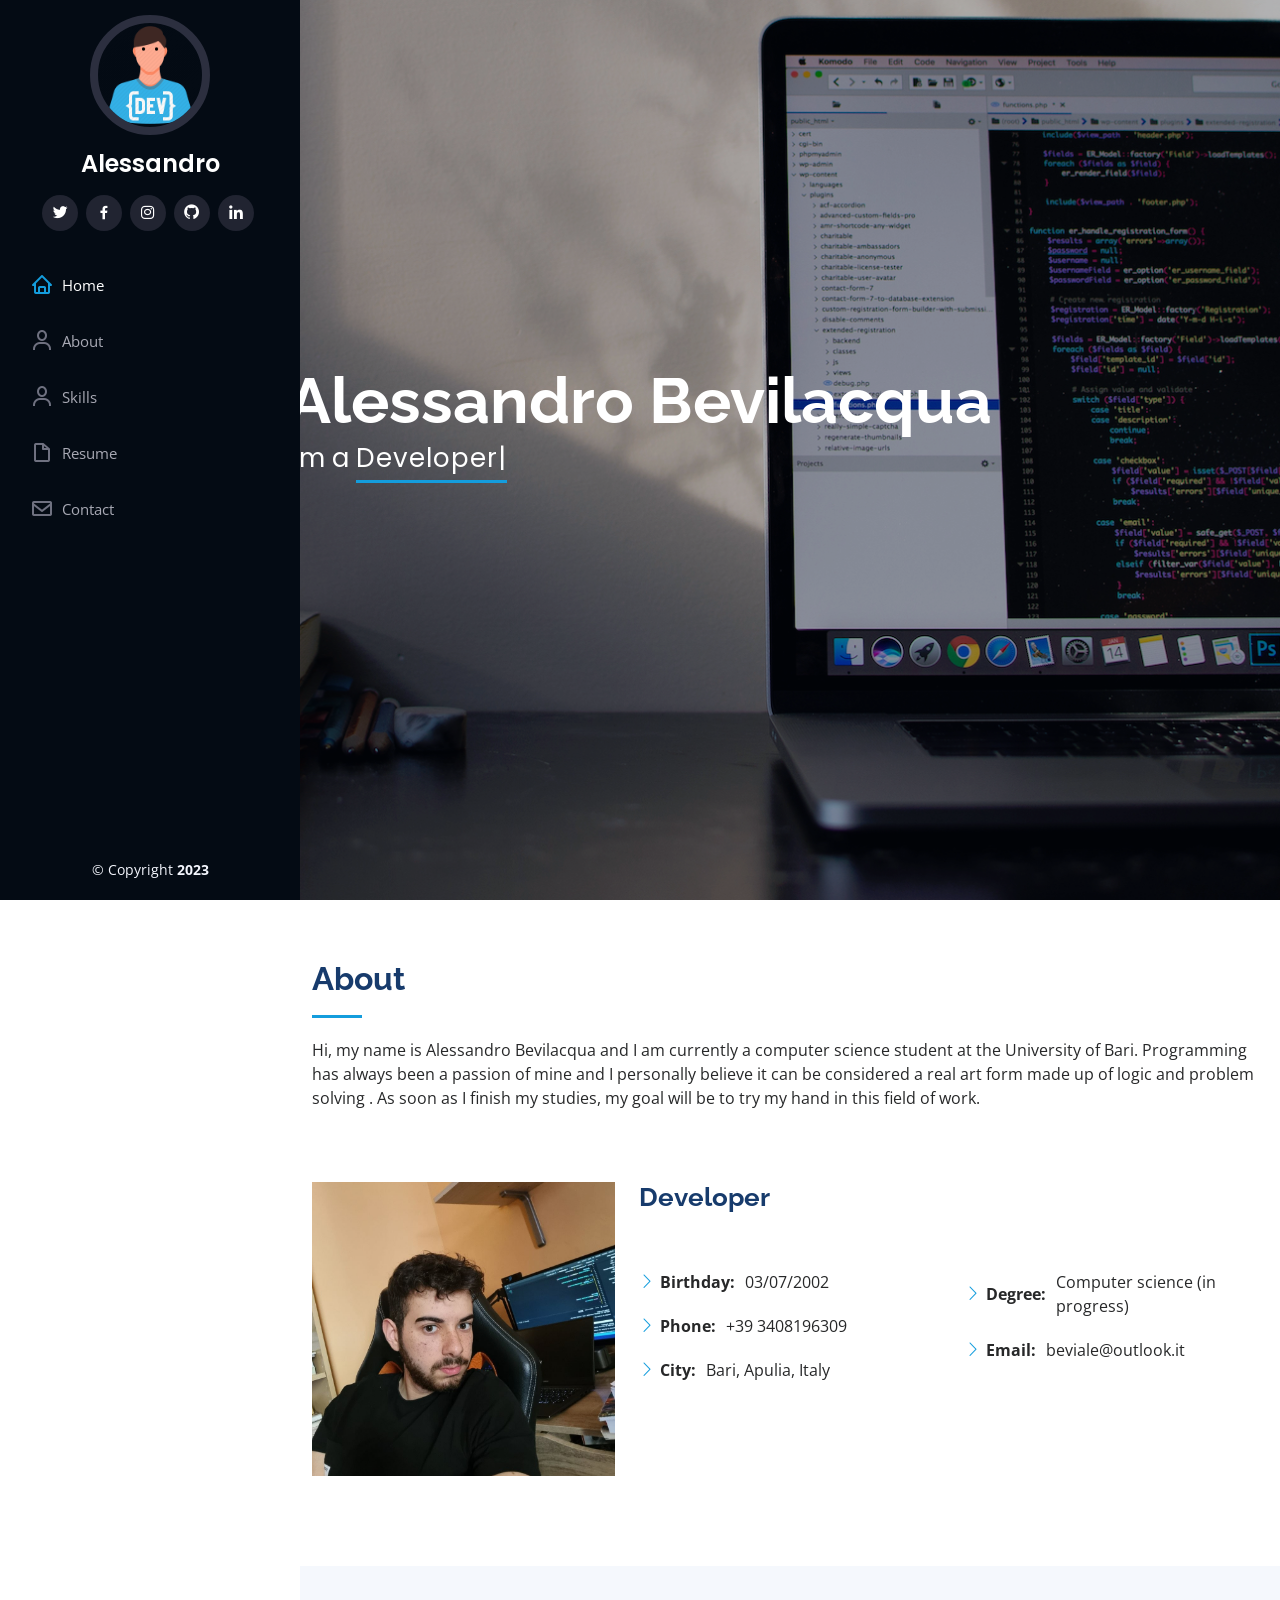
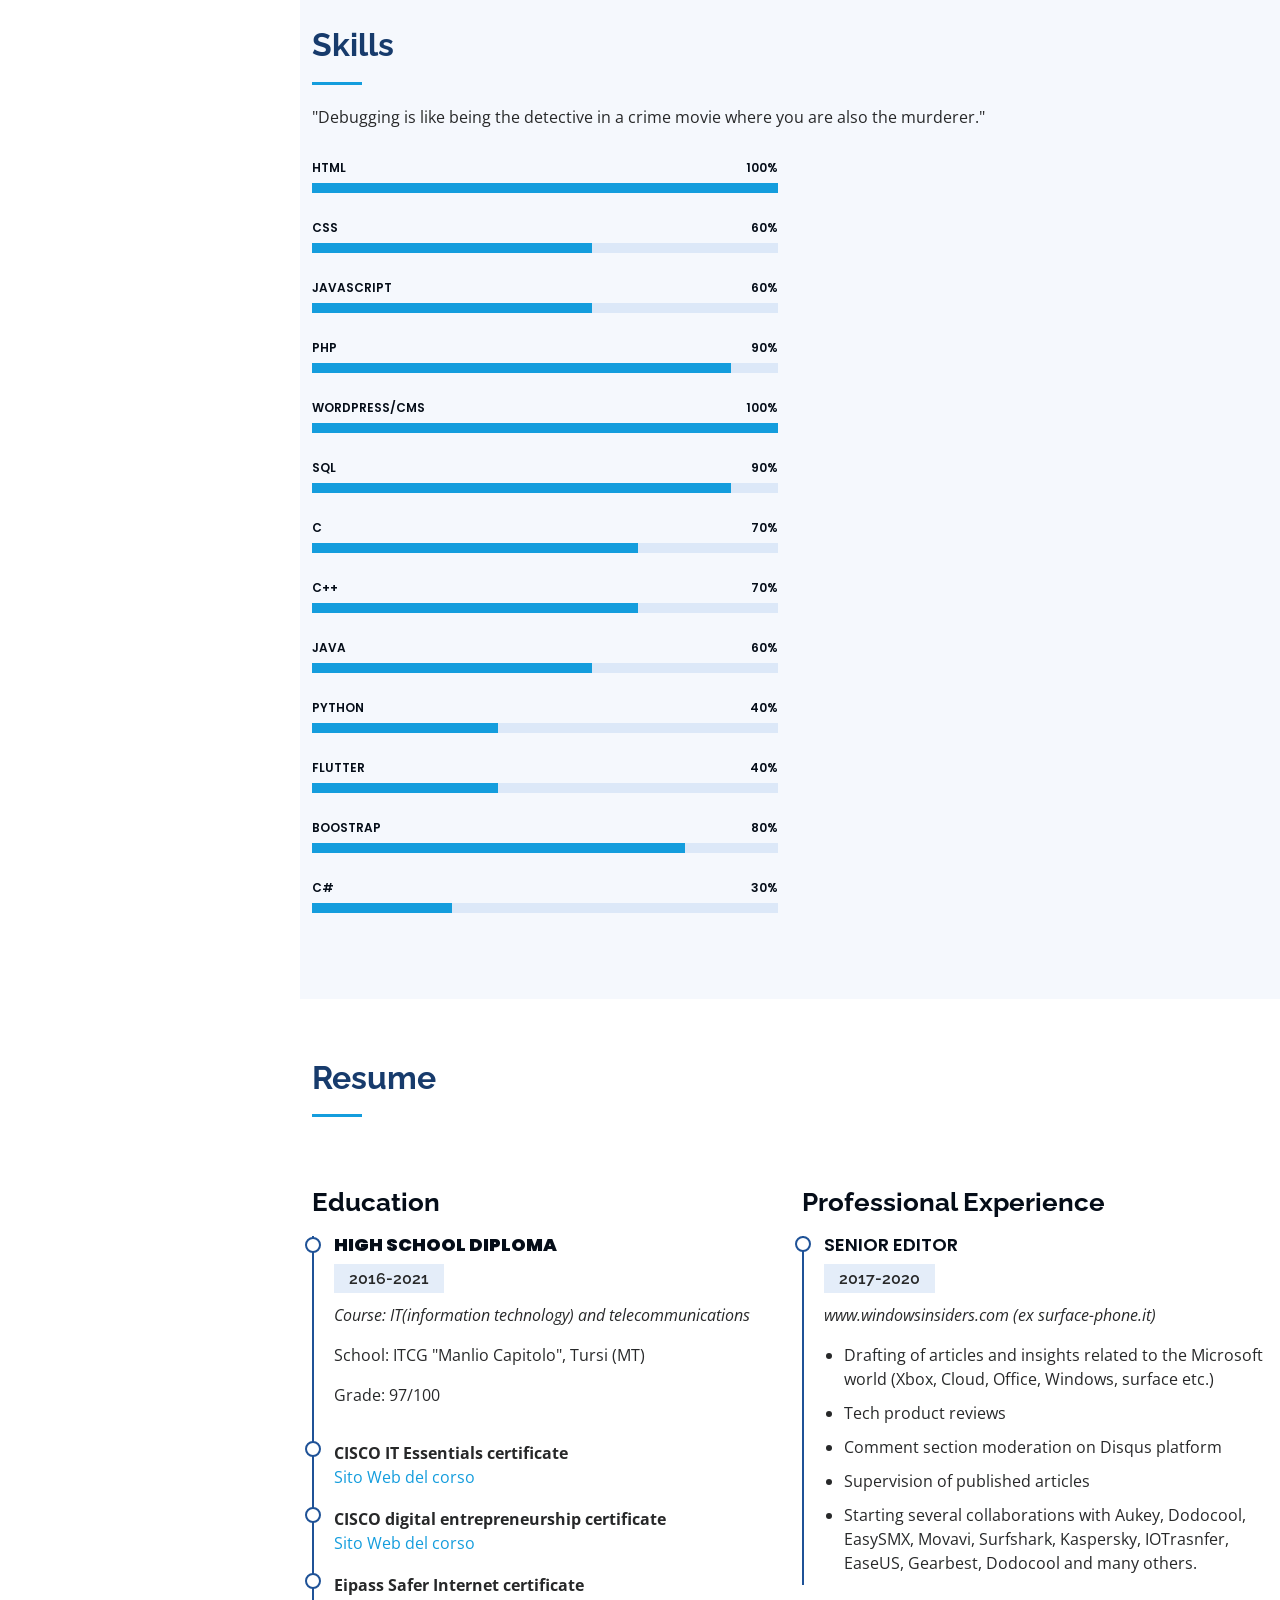
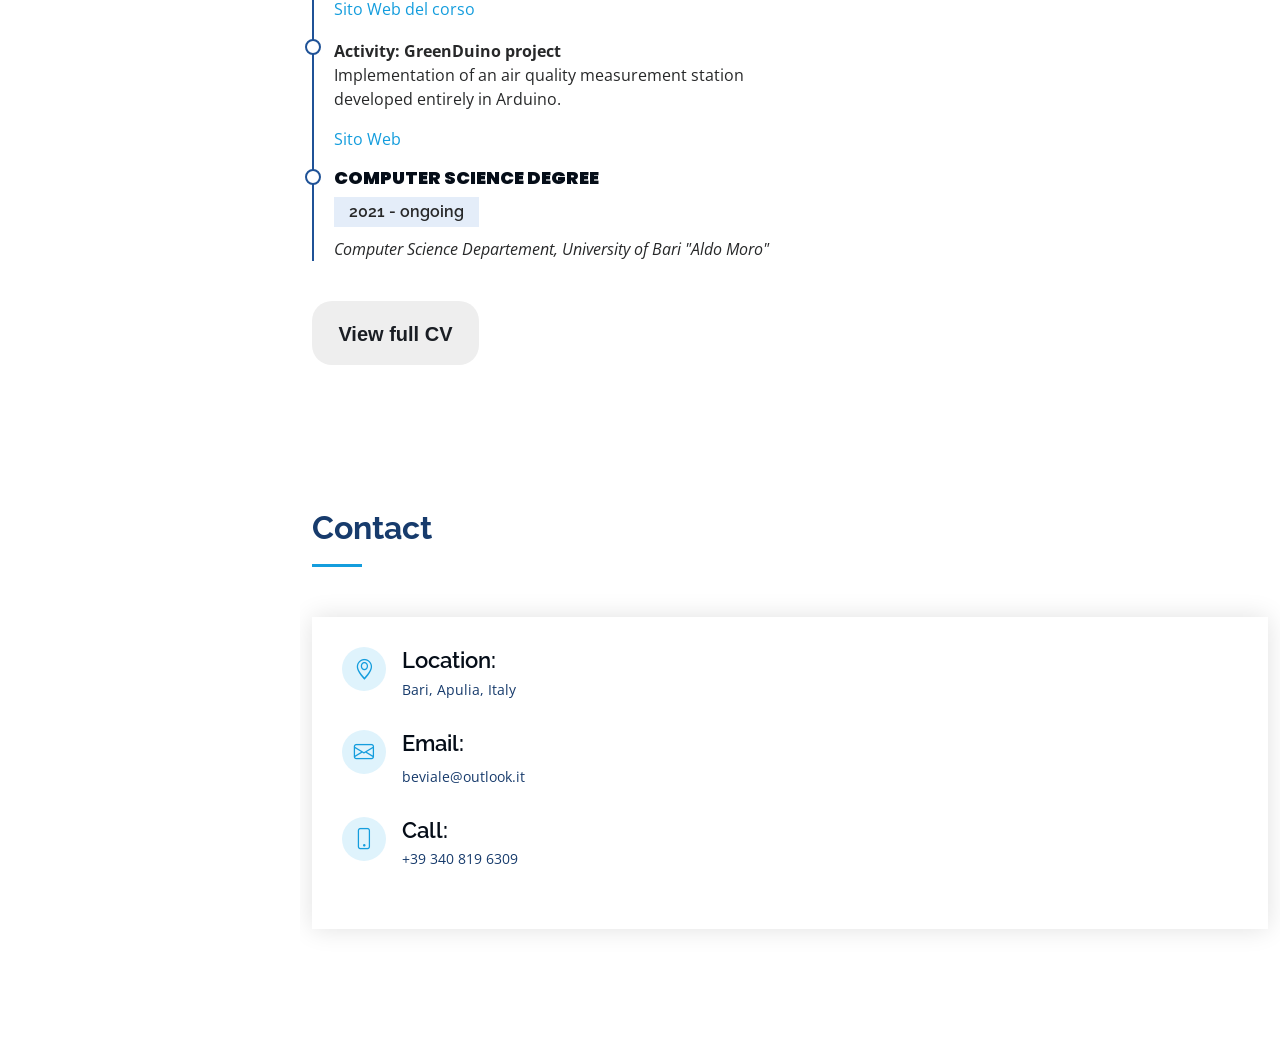
==== index.html @ 33745709 "Update index.html" ====
<!DOCTYPE html>
<html lang="en">

<head>
  <meta charset="utf-8">
  <meta content="width=device-width, initial-scale=1.0" name="viewport">

  <title>Alessandro Bevilacqua</title>
  <meta content="" name="description">
  <meta content="" name="keywords">

  <!-- Favicons -->
  <link href="assets/img/profile__img.png" rel= "icon">
  <link href="assets/img/profile__img.png" rel="apple-touch-icon">

  <!-- Google Fonts -->
  <link href="https://fonts.googleapis.com/css?family=Open+Sans:300,300i,400,400i,600,600i,700,700i|Raleway:300,300i,400,400i,500,500i,600,600i,700,700i|Poppins:300,300i,400,400i,500,500i,600,600i,700,700i" rel="stylesheet">

  <!-- Vendor CSS Files -->
  <link href="assets/vendor/aos/aos.css" rel="stylesheet">
  <link href="assets/vendor/bootstrap/css/bootstrap.min.css" rel="stylesheet">
  <link href="assets/vendor/bootstrap-icons/bootstrap-icons.css" rel="stylesheet">
  <link href="assets/vendor/boxicons/css/boxicons.min.css" rel="stylesheet">
  <link href="assets/vendor/glightbox/css/glightbox.min.css" rel="stylesheet">
  <link href="assets/vendor/swiper/swiper-bundle.min.css" rel="stylesheet">

  <!-- Template Main CSS File -->
  <link href="assets/css/style.css" rel="stylesheet">

  
</head>

<body onload="loadfun()">

  <div id="loading"></div>
  <style>
    #loading{
      position: fixed;
      width: 100%;
      height:100vh;
      background: #fff
      url('https://media.giphy.com/media/c8aGETyW640Fi/giphy.gif')
      no-repeat center;
      z-index: 99999;
    }
    
    
  </style>
  <script>
    var load=document.getElementById("loading");
    function loadfun()
    {
      load.style.display='none';
    }
  </script>

  <!-- ======= Mobile nav toggle button ======= -->
  <i class="bi bi-list mobile-nav-toggle d-xl-none"></i>

  <!-- ======= Header ======= -->
  <header id="header">
    <div class="d-flex flex-column">

      <div class="profile">
        <img src="assets/img/profile__img.png" alt="" class="img-fluid rounded-circle">
        <h1 class="text-light"><a href="index.html">Alessandro</a></h1>
        <div class="social-links mt-3 text-center">
          <a href="https://twitter.com/beviale3" class="twitter"><i class="bx bxl-twitter"></i></a>
          <a href="https://www.facebook.com/alessandro.bevilacqua.391" class="facebook"><i class="bx bxl-facebook"></i></a>
          <a href="https://www.instagram.com/ale_bevilacqua02/" class="instagram"><i class="bx bxl-instagram"></i></a>
          <a href="https://github.com/Beviale" class="github"><i class="bx bxl-github"></i></a>
          <a href="https://www.linkedin.com/in/alessandro-bevilacqua-972326212/" class="linkedin"><i class="bx bxl-linkedin"></i></a>
        </div>
      </div>

      <nav id="navbar" class="nav-menu navbar">
        <ul>
          <li><a href="#hero" class="nav-link scrollto active"><i class="bx bx-home"></i> <span>Home</span></a></li>
          <li><a href="#about" class="nav-link scrollto"><i class="bx bx-user"></i> <span>About</span></a></li>
          <li><a href="#skills" class="nav-link scrollto active"><i class="bx bx-user"></i> <span>Skills</span></a></li>
          <li><a href="#resume" class="nav-link scrollto active"><i class="bx bx-file-blank"></i> <span>Resume</span></a></li>
          <li><a href="#contact" class="nav-link scrollto active"><i class="bx bx-envelope"></i> <span>Contact</span></a></li>

        </ul>
      </nav><!-- .nav-menu -->
    </div>
  </header><!-- End Header -->

  <!-- ======= Hero Section ======= -->
  <section id="hero" class="d-flex flex-column justify-content-center align-items-center">
    <div class="hero-container" data-aos="fade-in">
      <h1>Alessandro Bevilacqua</h1>
      <p>I'm a <span class="typed" data-typed-items="Developer!"></span></p>
    </div>
  </section><!-- End Hero -->

  <main id="main">

    <!-- ======= About Section ======= -->
    <section id="about" class="about">
      <div class="container">

        <div class="section-title">
          <h2>About</h2>
          <p>Hi, my name is Alessandro Bevilacqua and I am currently a computer science student at the University of Bari. Programming has always been a passion of mine and I personally believe it can be considered a real art form made up of logic and problem solving . As soon as I finish my studies, my goal will be to try my hand in this field of work.</p>
          <br><br><br>
        <div class="row">
          <div class="col-lg-4" data-aos="fade-right">
            <img src="assets/img/profile-img.jpg" class="img-fluid" alt="">
          </div>
          <div class="col-lg-8 pt-4 pt-lg-0 content" data-aos="fade-left">
            <h3>Developer</h3>
            <br><br>
            <div class="row">
              <div class="col-lg-6">
                <ul>
                  <li><i class="bi bi-chevron-right"></i> <strong>Birthday:</strong> <span>03/07/2002</span></li>
                  <li><i class="bi bi-chevron-right"></i> <strong>Phone:</strong> <span>+39 3408196309</span></li>
                  <li><i class="bi bi-chevron-right"></i> <strong>City:</strong> <span>Bari, Apulia, Italy</span></li>
                </ul>
              </div>
              <div class="col-lg-6">
                <ul>
                  <li><i class="bi bi-chevron-right"></i> <strong>Degree:</strong> <span>Computer science (in progress)</span></li>
                  <li><i class="bi bi-chevron-right"></i> <strong>Email:</strong> <span>beviale@outlook.it</span></li>
                </ul>
              </div>
            </div>
            
          </div>
        </div>

      </div>
    </section><!-- End About Section -->

   

    <!-- ======= Skills Section ======= -->
    <section id="skills" class="skills section-bg">
      <div class="container">

        <div class="section-title">
          <h2>Skills</h2>
          <p>"Debugging is like being the detective in a crime movie where you are also the murderer."</p>
        </div>

        <div class="row skills-content">

          <div class="col-lg-6" data-aos="fade-up">

            <div class="progress">
              <span class="skill">HTML <i class="val">100%</i></span>
              <div class="progress-bar-wrap">
                <div class="progress-bar" role="progressbar" aria-valuenow="100" aria-valuemin="0" aria-valuemax="100"></div>
              </div>
            </div>

            <div class="progress">
              <span class="skill">CSS <i class="val">60%</i></span>
              <div class="progress-bar-wrap">
                <div class="progress-bar" role="progressbar" aria-valuenow="60" aria-valuemin="0" aria-valuemax="100"></div>
              </div>
            </div>

            <div class="progress">
              <span class="skill">JavaScript <i class="val">60%</i></span>
              <div class="progress-bar-wrap">
                <div class="progress-bar" role="progressbar" aria-valuenow="60" aria-valuemin="0" aria-valuemax="100"></div>
              </div>
            </div>

          


            <div class="progress">
              <span class="skill">PHP <i class="val">90%</i></span>
              <div class="progress-bar-wrap">
                <div class="progress-bar" role="progressbar" aria-valuenow="90" aria-valuemin="0" aria-valuemax="100"></div>
              </div>
            </div>

            <div class="progress">
              <span class="skill">WordPress/CMS <i class="val">100%</i></span>
              <div class="progress-bar-wrap">
                <div class="progress-bar" role="progressbar" aria-valuenow="100" aria-valuemin="0" aria-valuemax="100"></div>
              </div>
            </div>

            <div class="progress">
              <span class="skill">SQL <i class="val">90%</i></span>
              <div class="progress-bar-wrap">
                <div class="progress-bar" role="progressbar" aria-valuenow="90" aria-valuemin="0" aria-valuemax="100"></div>
              </div>
            </div>
            <div class="progress">
              <span class="skill">C<i class="val">70%</i></span>
              <div class="progress-bar-wrap">
                <div class="progress-bar" role="progressbar" aria-valuenow="70" aria-valuemin="0" aria-valuemax="100"></div>
              </div>
            </div>
            <div class="progress">
              <span class="skill">C++<i class="val">70%</i></span>
              <div class="progress-bar-wrap">
                <div class="progress-bar" role="progressbar" aria-valuenow="70" aria-valuemin="0" aria-valuemax="100"></div>
              </div>
            </div>
            <div class="progress">
              <span class="skill">JAVA <i class="val">60%</i></span>
              <div class="progress-bar-wrap">
                <div class="progress-bar" role="progressbar" aria-valuenow="60" aria-valuemin="0" aria-valuemax="100"></div>
              </div>
            </div>
            <div class="progress">
              <span class="skill">Python <i class="val">40%</i></span>
              <div class="progress-bar-wrap">
                <div class="progress-bar" role="progressbar" aria-valuenow="40" aria-valuemin="0" aria-valuemax="100"></div>
              </div>
            </div>
            <div class="progress">
              <span class="skill">Flutter <i class="val">40%</i></span>
              <div class="progress-bar-wrap">
                <div class="progress-bar" role="progressbar" aria-valuenow="40" aria-valuemin="0" aria-valuemax="100"></div>
              </div>
            </div>
            <div class="progress">
              <span class="skill">Boostrap <i class="val">80%</i></span>
              <div class="progress-bar-wrap">
                <div class="progress-bar" role="progressbar" aria-valuenow="80" aria-valuemin="0" aria-valuemax="100"></div>
              </div>
            </div>
            <div class="progress">
              <span class="skill">C# <i class="val">30%</i></span>
              <div class="progress-bar-wrap">
                <div class="progress-bar" role="progressbar" aria-valuenow="30" aria-valuemin="0" aria-valuemax="100"></div>
              </div>
            </div>


          </div>

        </div>

      </div>
    </section><!-- End Skills Section -->

    <!-- ======= Resume Section ======= -->
    <section id="resume" class="resume">
      <div class="container">

        <div class="section-title">
          <h2>Resume</h2>
        </div>

        <div class="row">
         
          <div class="col-lg-6" data-aos="fade-up" data-aos-delay="100">
            <h3 class="resume-title">Education</h3>
            <div class="resume-item">
              <h4><b>High School Diploma</b></h4>
              <h5>2016-2021</h5>
              <p><em>Course: IT(information technology) and telecommunications</em></p>
              <p>School: ITCG "Manlio Capitolo", Tursi (MT)</p>
              <p>Grade: 97/100</p>
            </div>

            <div class="resume-item">
              <h7><b>CISCO IT Essentials certificate</b></h7>
              <br>
              <a href="https://www.netacad.com/courses/os-it/it-essentials" target="_blank">Sito Web del corso</a>
            </div>


            <div class="resume-item">
              <h7><b> CISCO digital entrepreneurship certificate</b></h7>
              <br>
              <a href="https://ictls.it/formazione/informatica-di-base/cisco-entrepreneurship-imprenditorialita" target="_blank">Sito Web del corso</a>
              </div>


              <div class="resume-item">
                <h7><b>Eipass Safer Internet certificate</b></h7>
                <br>
                  <a href="https://it.eipass.com/safer-internet-day-corso-eipass-gratuito/" target="_blank">Sito Web del corso</a>
                </div>

              <div class="resume-item">
                <h7><b>Activity: GreenDuino project</b></h7>
                <p>Implementation of an air quality measurement station developed entirely in Arduino.</p>
                <a href="https://www.itcgtursi.edu.it/articolo/greenduino-monitoraggio-ambientale-al-tempo-dei-maker" target="_blank">Sito Web</a>
                </div>


            <div class="resume-item">
              <h4><b>Computer Science degree</b></h4>
              <h5>2021 - ongoing</h5>
              <p><em>Computer Science Departement, University of Bari "Aldo Moro"</em></p>
            </div>
          </div>
          <div class="col-lg-6" data-aos="fade-up" data-aos-delay="100">
            <h3 class="resume-title">Professional Experience</h3>
            <div class="resume-item">
              <h4>Senior editor</h4>
              <h5>2017-2020</h5>
              <p><em>www.windowsinsiders.com (ex surface-phone.it)</em></p>
              <ul>
                <li>Drafting of articles and insights related to the Microsoft world (Xbox, Cloud, Office, Windows,
                  surface etc.)</li>
                  <li>Tech product reviews</li>
                  <li>Comment section moderation on Disqus platform</li>
                  <li>Supervision of published articles</li>
                  <li>Starting several collaborations with Aukey, Dodocool, EasySMX, Movavi, Surfshark, Kaspersky, IOTrasnfer, EaseUS, Gearbest, Dodocool and many others.</li>
              </ul>
            </div>
            
          </div>
        </div>

      <div class="wrapper">
        <a class="button" href="https://1drv.ms/b/s!AvpHrrYA48ec0DuK16c9V4y1U4d3?e=cdV7ve" target="blank">View full CV
        </a>
    </div>    
  </div>

    </section><!-- End Resume Section -->

    

   


    <!-- ======= Contact Section ======= -->
    <section id="contact" class="contact">
      <div class="container">
        <div class="section-title">
          <h2>Contact</h2>
        </div>
            <div class="info">
              <div class="address">
                <i class="bi bi-geo-alt"></i>
                <h4>Location:</h4>
                <p>Bari, Apulia, Italy</p>
                </div>

              <div class="email">
                <i class="bi bi-envelope"></i>
                <h4>Email:</h4>
                <p>beviale@outlook.it</p>
              </div>

              <div class="phone">
                <i class="bi bi-phone"></i>
                <h4>Call:</h4>
                <p>+39 340 819 6309</p>
              </div>
              </div>
    </section><!-- End Contact Section -->

  </main><!-- End #main -->

  <!-- ======= Footer ======= -->
  <footer id="footer">
    <div class="container">
      <div class="copyright">
        &copy; Copyright <strong><span>2023</span></strong>
      </div>
      <div class="credits">
      </div>
    </div>
  </footer><!-- End  Footer -->

  <a href="#" class="back-to-top d-flex align-items-center justify-content-center"><i class="bi bi-arrow-up-short"></i></a>

  <!-- Vendor JS Files -->
  <script src="assets/vendor/aos/aos.js"></script>
  <script src="assets/vendor/bootstrap/js/bootstrap.bundle.min.js"></script>
  <script src="assets/vendor/glightbox/js/glightbox.min.js"></script>
  <script src="assets/vendor/isotope-layout/isotope.pkgd.min.js"></script>
  <script src="assets/vendor/php-email-form/validate.js"></script>
  <script src="assets/vendor/purecounter/purecounter.js"></script>
  <script src="assets/vendor/swiper/swiper-bundle.min.js"></script>
  <script src="assets/vendor/typed.js/typed.min.js"></script>
  <script src="assets/vendor/waypoints/noframework.waypoints.js"></script>

  <!-- Template Main JS File -->
  <script src="assets/js/main.js"></script>

</body>

</html>
---- assets/css/style.css ----
/*--------------------------------------------------------------
# General
--------------------------------------------------------------*/

body {
  font-family: "Open Sans", sans-serif;
  color: #272829;
}

a {
  color: #149ddd;
  text-decoration: none;
}

a:hover {
  color: #37b3ed;
  text-decoration: none;
}

h1, h2, h3, h4, h5, h6 {
  font-family: "Raleway", sans-serif;
}

/*--------------------------------------------------------------
# Back to top button
--------------------------------------------------------------*/
.back-to-top {
  position: fixed;
  visibility: hidden;
  opacity: 0;
  right: 15px;
  bottom: 15px;
  z-index: 996;
  background: #149ddd;
  width: 40px;
  height: 40px;
  border-radius: 50px;
  transition: all 0.4s;
}
.back-to-top i {
  font-size: 28px;
  color: #fff;
  line-height: 0;
}
.back-to-top:hover {
  background: #2eafec;
  color: #fff;
}
.back-to-top.active {
  visibility: visible;
  opacity: 1;
}

/*--------------------------------------------------------------
# Header
--------------------------------------------------------------*/
#header {
  position: fixed;
  top: 0;
  left: 0;
  bottom: 0;
  width: 300px;
  transition: all ease-in-out 0.5s;
  z-index: 9997;
  transition: all 0.5s;
  padding: 0 15px;
  background: #040b14;
  overflow-y: auto;
}
#header .profile img {
  margin: 15px auto;
  display: block;
  width: 120px;
  border: 8px solid #2c2f3f;
}
#header .profile h1 {
  font-size: 24px;
  margin: 0;
  padding: 0;
  font-weight: 600;
  -moz-text-align-last: center;
  text-align-last: center;
  font-family: "Poppins", sans-serif;
}
#header .profile h1 a, #header .profile h1 a:hover {
  color: #fff;
  text-decoration: none;
}
#header .profile .social-links a {
  font-size: 18px;
  display: inline-block;
  background: #212431;
  color: #fff;
  line-height: 1;
  padding: 8px 0;
  margin-right: 4px;
  border-radius: 50%;
  text-align: center;
  width: 36px;
  height: 36px;
  transition: 0.3s;
}
#header .profile .social-links a:hover {
  background: #149ddd;
  color: #fff;
  text-decoration: none;
}

#main {
  margin-left: 300px;
}

@media (max-width: 1199px) {
  #header {
    left: -300px;
  }

  #main {
    margin-left: 0;
  }
}
/*--------------------------------------------------------------
# Navigation Menu
--------------------------------------------------------------*/
/* Desktop Navigation */
.nav-menu {
  padding: 30px 0 0 0;
}
.nav-menu * {
  margin: 0;
  padding: 0;
  list-style: none;
}
.nav-menu > ul > li {
  position: relative;
  white-space: nowrap;
}
.nav-menu a, .nav-menu a:focus {
  display: flex;
  align-items: center;
  color: #a8a9b4;
  padding: 12px 15px;
  margin-bottom: 8px;
  transition: 0.3s;
  font-size: 15px;
}
.nav-menu a i, .nav-menu a:focus i {
  font-size: 24px;
  padding-right: 8px;
  color: #6f7180;
}
.nav-menu a:hover, .nav-menu .active, .nav-menu .active:focus, .nav-menu li:hover > a {
  text-decoration: none;
  color: #fff;
}
.nav-menu a:hover i, .nav-menu .active i, .nav-menu .active:focus i, .nav-menu li:hover > a i {
  color: #149ddd;
}

/* Mobile Navigation */
.mobile-nav-toggle {
  position: fixed;
  right: 15px;
  top: 15px;
  z-index: 9998;
  border: 0;
  font-size: 24px;
  transition: all 0.4s;
  outline: none !important;
  background-color: #149ddd;
  color: #fff;
  width: 40px;
  height: 40px;
  display: inline-flex;
  align-items: center;
  justify-content: center;
  line-height: 0;
  border-radius: 50px;
  cursor: pointer;
}

.mobile-nav-active {
  overflow: hidden;
}
.mobile-nav-active #header {
  left: 0;
}

/*--------------------------------------------------------------
# Hero Section
--------------------------------------------------------------*/
#hero {
  width: 100%;
  height: 100vh;
  background: url("../img/sfondo.jpg") top center;
  background-size: cover;
}
#hero:before {
  content: "";
  background: rgba(5, 13, 24, 0.3);
  position: absolute;
  bottom: 0;
  top: 0;
  left: 0;
  right: 0;
  z-index: 1;
}
#hero .hero-container {
  position: relative;
  z-index: 2;
  min-width: 300px;
}
#hero h1 {
  margin: 0 0 10px 0;
  font-size: 64px;
  font-weight: 700;
  line-height: 56px;
  color: #fff;
}
#hero p {
  color: #fff;
  margin-bottom: 50px;
  font-size: 26px;
  font-family: "Poppins", sans-serif;
}
#hero p span {
  color: #fff;
  padding-bottom: 4px;
  letter-spacing: 1px;
  border-bottom: 3px solid #149ddd;
}
@media (min-width: 1024px) {
  #hero {
    background-attachment: fixed;
  }
}
@media (max-width: 768px) {
  #hero h1 {
    font-size: 28px;
    line-height: 36px;
  }
  #hero h2 {
    font-size: 18px;
    line-height: 24px;
    margin-bottom: 30px;
  }
}

/*--------------------------------------------------------------
# Sections General
--------------------------------------------------------------*/
section {
  padding: 60px 0;
  overflow: hidden;
}

.section-bg {
  background: #f5f8fd;
}

.section-title {
  padding-bottom: 30px;
}
.section-title h2 {
  font-size: 32px;
  font-weight: bold;
  margin-bottom: 20px;
  padding-bottom: 20px;
  position: relative;
  color: #173b6c;
}
.section-title h2::after {
  content: "";
  position: absolute;
  display: block;
  width: 50px;
  height: 3px;
  background: #149ddd;
  bottom: 0;
  left: 0;
}
.section-title p {
  margin-bottom: 0;
}

/*--------------------------------------------------------------
# About
--------------------------------------------------------------*/
.about .content h3 {
  font-weight: 700;
  font-size: 26px;
  color: #173b6c;
}
.about .content ul {
  list-style: none;
  padding: 0;
}
.about .content ul li {
  margin-bottom: 20px;
  display: flex;
  align-items: center;
}
.about .content ul strong {
  margin-right: 10px;
}
.about .content ul i {
  font-size: 16px;
  margin-right: 5px;
  color: #149ddd;
  line-height: 0;
}
.about .content p:last-child {
  margin-bottom: 0;
}


/*--------------------------------------------------------------
# Skills
--------------------------------------------------------------*/
.skills .progress {
  height: 60px;
  display: block;
  background: none;
  border-radius: 0;
}
.skills .progress .skill {
  padding: 0;
  margin: 0 0 6px 0;
  text-transform: uppercase;
  display: block;
  font-weight: 600;
  font-family: "Poppins", sans-serif;
  color: #050d18;
}
.skills .progress .skill .val {
  float: right;
  font-style: normal;
}
.skills .progress-bar-wrap {
  background: #dce8f8;
  height: 10px;
}
.skills .progress-bar {
  width: 1px;
  height: 10px;
  transition: 0.9s;
  background-color: #149ddd;
}

/*--------------------------------------------------------------
# Resume
--------------------------------------------------------------*/
.resume .resume-title {
  font-size: 26px;
  font-weight: 700;
  margin-top: 20px;
  margin-bottom: 20px;
  color: #050d18;
}
.resume .resume-item {
  padding: 0 0 20px 20px;
  margin-top: -2px;
  border-left: 2px solid #1f5297;
  position: relative;
}
.resume .resume-item h4 {
  line-height: 18px;
  font-size: 18px;
  font-weight: 600;
  text-transform: uppercase;
  font-family: "Poppins", sans-serif;
  color: #050d18;
  margin-bottom: 10px;
}
.resume .resume-item h5 {
  font-size: 16px;
  background: #e4edf9;
  padding: 5px 15px;
  display: inline-block;
  font-weight: 600;
  margin-bottom: 10px;
}
.resume .resume-item ul {
  padding-left: 20px;
}
.resume .resume-item ul li {
  padding-bottom: 10px;
}
.resume .resume-item:last-child {
  padding-bottom: 0;
}
.resume .resume-item::before {
  content: "";
  position: absolute;
  width: 16px;
  height: 16px;
  border-radius: 50px;
  left: -9px;
  top: 0;
  background: #fff;
  border: 2px solid #1f5297;
}


/*--------------------------------------------------------------
# Contact
--------------------------------------------------------------*/
.contact {
  padding-bottom: 130px;
}
.contact .info {
  padding: 30px;
  background: #fff;
  width: 100%;
  box-shadow: 0 0 24px 0 rgba(0, 0, 0, 0.12);
}
.contact .info i {
  font-size: 20px;
  color: #149ddd;
  float: left;
  width: 44px;
  height: 44px;
  background: #dff3fc;
  display: flex;
  justify-content: center;
  align-items: center;
  border-radius: 50px;
  transition: all 0.3s ease-in-out;
}
.contact .info h4 {
  padding: 0 0 0 60px;
  font-size: 22px;
  font-weight: 600;
  margin-bottom: 5px;
  color: #050d18;
}
.contact .info p {
  padding: 0 0 10px 60px;
  margin-bottom: 20px;
  font-size: 14px;
  color: #173b6c;
}
.contact .info .email p {
  padding-top: 5px;
}
.contact .info .social-links {
  padding-left: 60px;
}
.contact .info .social-links a {
  font-size: 18px;
  display: inline-block;
  background: #333;
  color: #fff;
  line-height: 1;
  padding: 8px 0;
  border-radius: 50%;
  text-align: center;
  width: 36px;
  height: 36px;
  transition: 0.3s;
  margin-right: 10px;
}
.contact .info .social-links a:hover {
  background: #149ddd;
  color: #fff;
}
.contact .info .email:hover i, .contact .info .address:hover i, .contact .info .phone:hover i {
  background: #149ddd;
  color: #fff;
}
.contact .php-email-form {
  width: 100%;
  padding: 30px;
  background: #fff;
  box-shadow: 0 0 24px 0 rgba(0, 0, 0, 0.12);
}
.contact .php-email-form .form-group {
  padding-bottom: 8px;
}
.contact .php-email-form .validate {
  display: none;
  color: red;
  margin: 0 0 15px 0;
  font-weight: 400;
  font-size: 13px;
}
.contact .php-email-form .error-message {
  display: none;
  color: #fff;
  background: #ed3c0d;
  text-align: left;
  padding: 15px;
  font-weight: 600;
}
.contact .php-email-form .error-message br + br {
  margin-top: 25px;
}
.contact .php-email-form .sent-message {
  display: none;
  color: #fff;
  background: #18d26e;
  text-align: center;
  padding: 15px;
  font-weight: 600;
}
.contact .php-email-form .loading {
  display: none;
  background: #fff;
  text-align: center;
  padding: 15px;
}
.contact .php-email-form .loading:before {
  content: "";
  display: inline-block;
  border-radius: 50%;
  width: 24px;
  height: 24px;
  margin: 0 10px -6px 0;
  border: 3px solid #18d26e;
  border-top-color: #eee;
  -webkit-animation: animate-loading 1s linear infinite;
  animation: animate-loading 1s linear infinite;
}
.contact .php-email-form .form-group {
  margin-bottom: 15px;
}
.contact .php-email-form label {
  padding-bottom: 8px;
}
.contact .php-email-form input, .contact .php-email-form textarea {
  border-radius: 0;
  box-shadow: none;
  font-size: 14px;
}
.contact .php-email-form input {
  height: 44px;
}
.contact .php-email-form textarea {
  padding: 10px 15px;
}
.contact .php-email-form button[type=submit] {
  background: #149ddd;
  border: 0;
  padding: 10px 24px;
  color: #fff;
  transition: 0.4s;
  border-radius: 4px;
}
.contact .php-email-form button[type=submit]:hover {
  background: #37b3ed;
}
@-webkit-keyframes animate-loading {
  0% {
    transform: rotate(0deg);
  }
  100% {
    transform: rotate(360deg);
  }
}
@keyframes animate-loading {
  0% {
    transform: rotate(0deg);
  }
  100% {
    transform: rotate(360deg);
  }
}

/*--------------------------------------------------------------
# Breadcrumbs
--------------------------------------------------------------*/
.breadcrumbs {
  padding: 20px 0;
  background: #f9f9f9;
}
.breadcrumbs h2 {
  font-size: 26px;
  font-weight: 300;
}
.breadcrumbs ol {
  display: flex;
  flex-wrap: wrap;
  list-style: none;
  padding: 0;
  margin: 0;
  font-size: 15px;
}
.breadcrumbs ol li + li {
  padding-left: 10px;
}
.breadcrumbs ol li + li::before {
  display: inline-block;
  padding-right: 10px;
  color: #0e2442;
  content: "/";
}
@media (max-width: 768px) {
  .breadcrumbs .d-flex {
    display: block !important;
  }
  .breadcrumbs ol {
    display: block;
  }
  .breadcrumbs ol li {
    display: inline-block;
  }
}

/*--------------------------------------------------------------
# Footer
--------------------------------------------------------------*/
#footer {
  padding: 15px;
  color: #f4f6fd;
  font-size: 14px;
  position: fixed;
  left: 0;
  bottom: 0;
  width: 300px;
  z-index: 9999;
  background: #040b14;
}
#footer .copyright {
  text-align: center;
}
#footer .credits {
  padding-top: 5px;
  text-align: center;
  font-size: 13px;
  color: #eaebf0;
}
@media (max-width: 1199px) {
  #footer {
    position: static;
    width: auto;
    padding-right: 20px 15px;
  }
}


/*--------------------------------------------------------------
# Google Maps
--------------------------------------------------------------*/

.map-responsive{
  overflow:hidden;
  padding-bottom:56.25%;
  position:relative;
  height:0;

}

.map-responsive iframe{

  left:0;
  top:0;
  height:90%;
  width:90%;
  position:absolute;

}

/*--------------------------------------------------------------
# Button
--------------------------------------------------------------*/

:root {
  --bg: #1a1e24;
  --color: #eee;
  --font: Montserrat, Roboto, Helvetica, Arial, sans-serif;
}

.wrapper {
  padding: 1.5rem 0;
  filter: url('#goo');
}

.button {
  display: inline-block;
  text-align: center;
  background: var(--color);
  color: var(--bg);
  font-weight: bold;
  padding: 1.18em 1.32em 1.03em;
  line-height: 1;
  border-radius: 1em;
  position: relative;
  min-width: 8.23em;
  text-decoration: none;
  font-family: var(--font);
  font-size: 1.25rem;
}

.button:before,
.button:after {
  width: 4.4em;
  height: 2.95em;
  position: absolute;
  content: "";
  display: inline-block;
  background: var(--color);
  border-radius: 50%;
  transition: transform 1s ease;
  transform: scale(0);
  z-index: -1;
}

.button:before {
  top: -25%;
  left: 20%;
}

.button:after {
  bottom: -25%;
  right: 20%;
}

.button:hover:before,
.button:hover:after {
  transform: none;
}
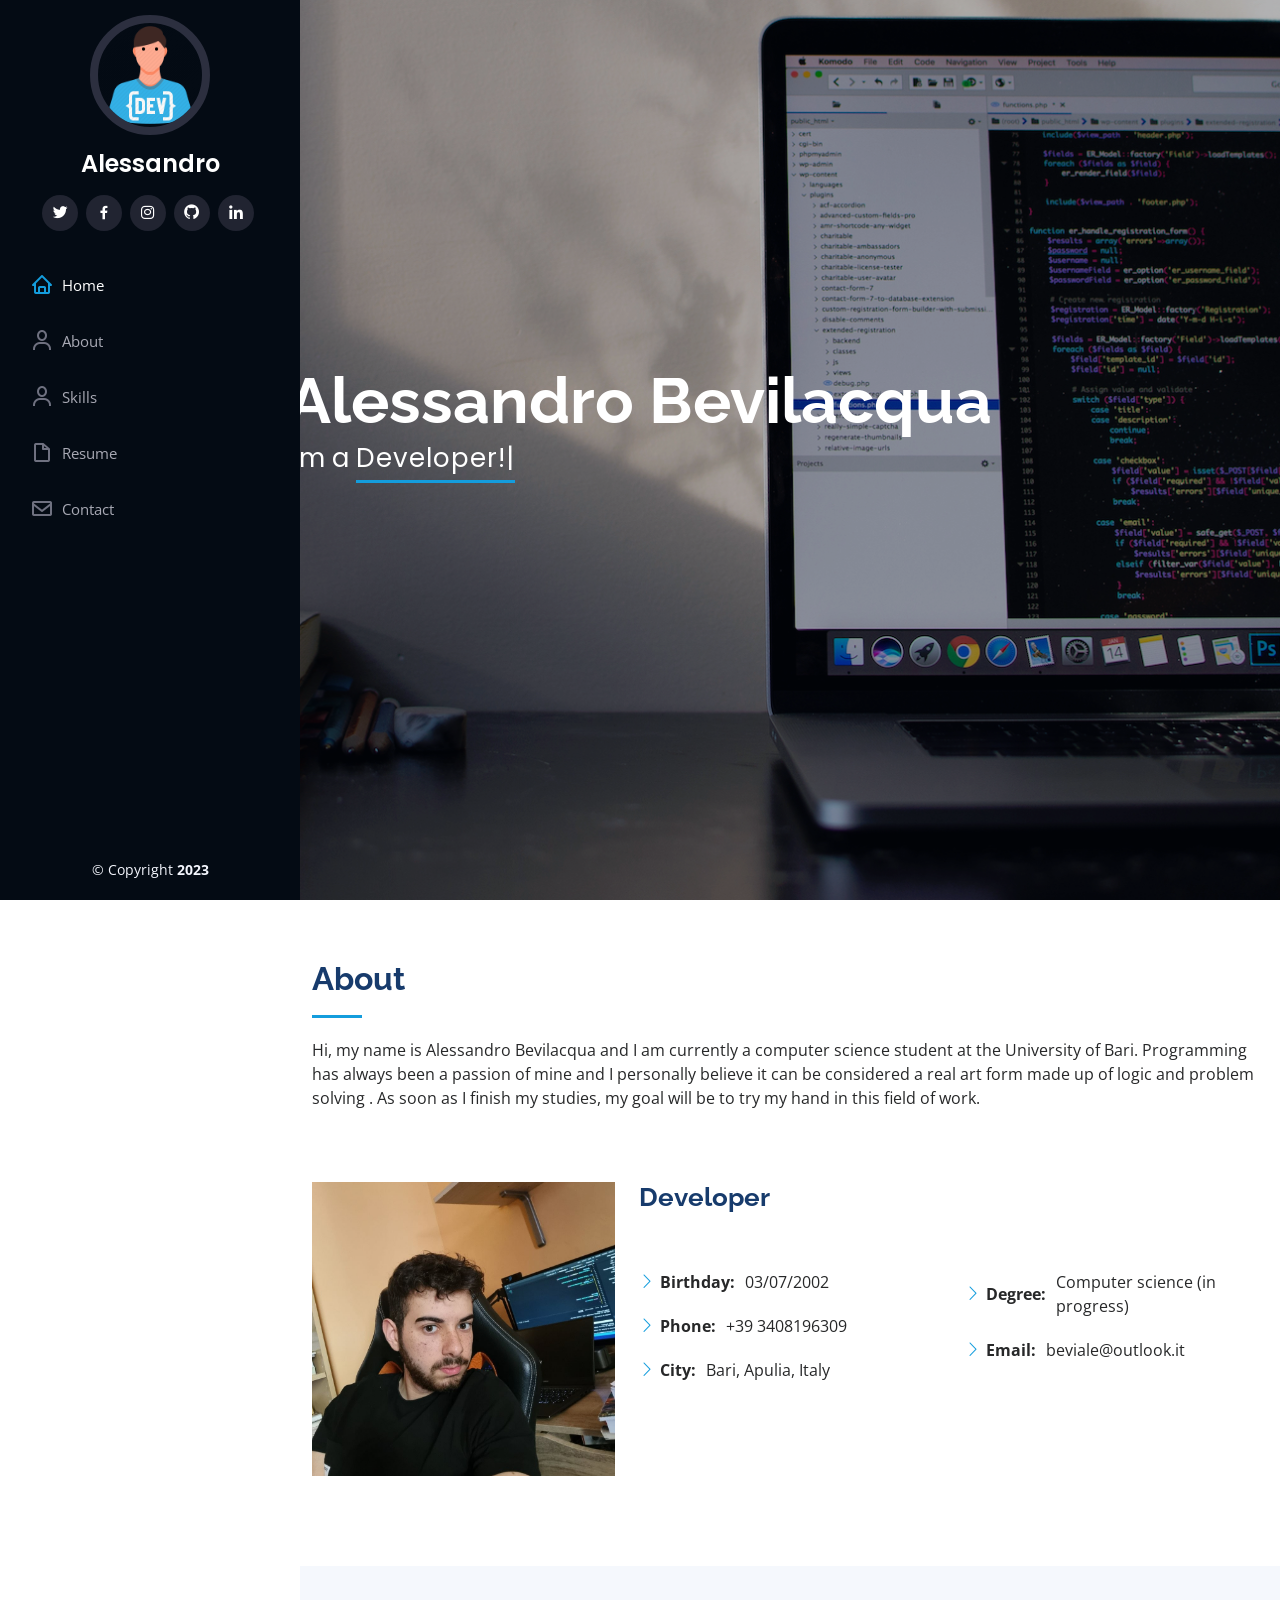
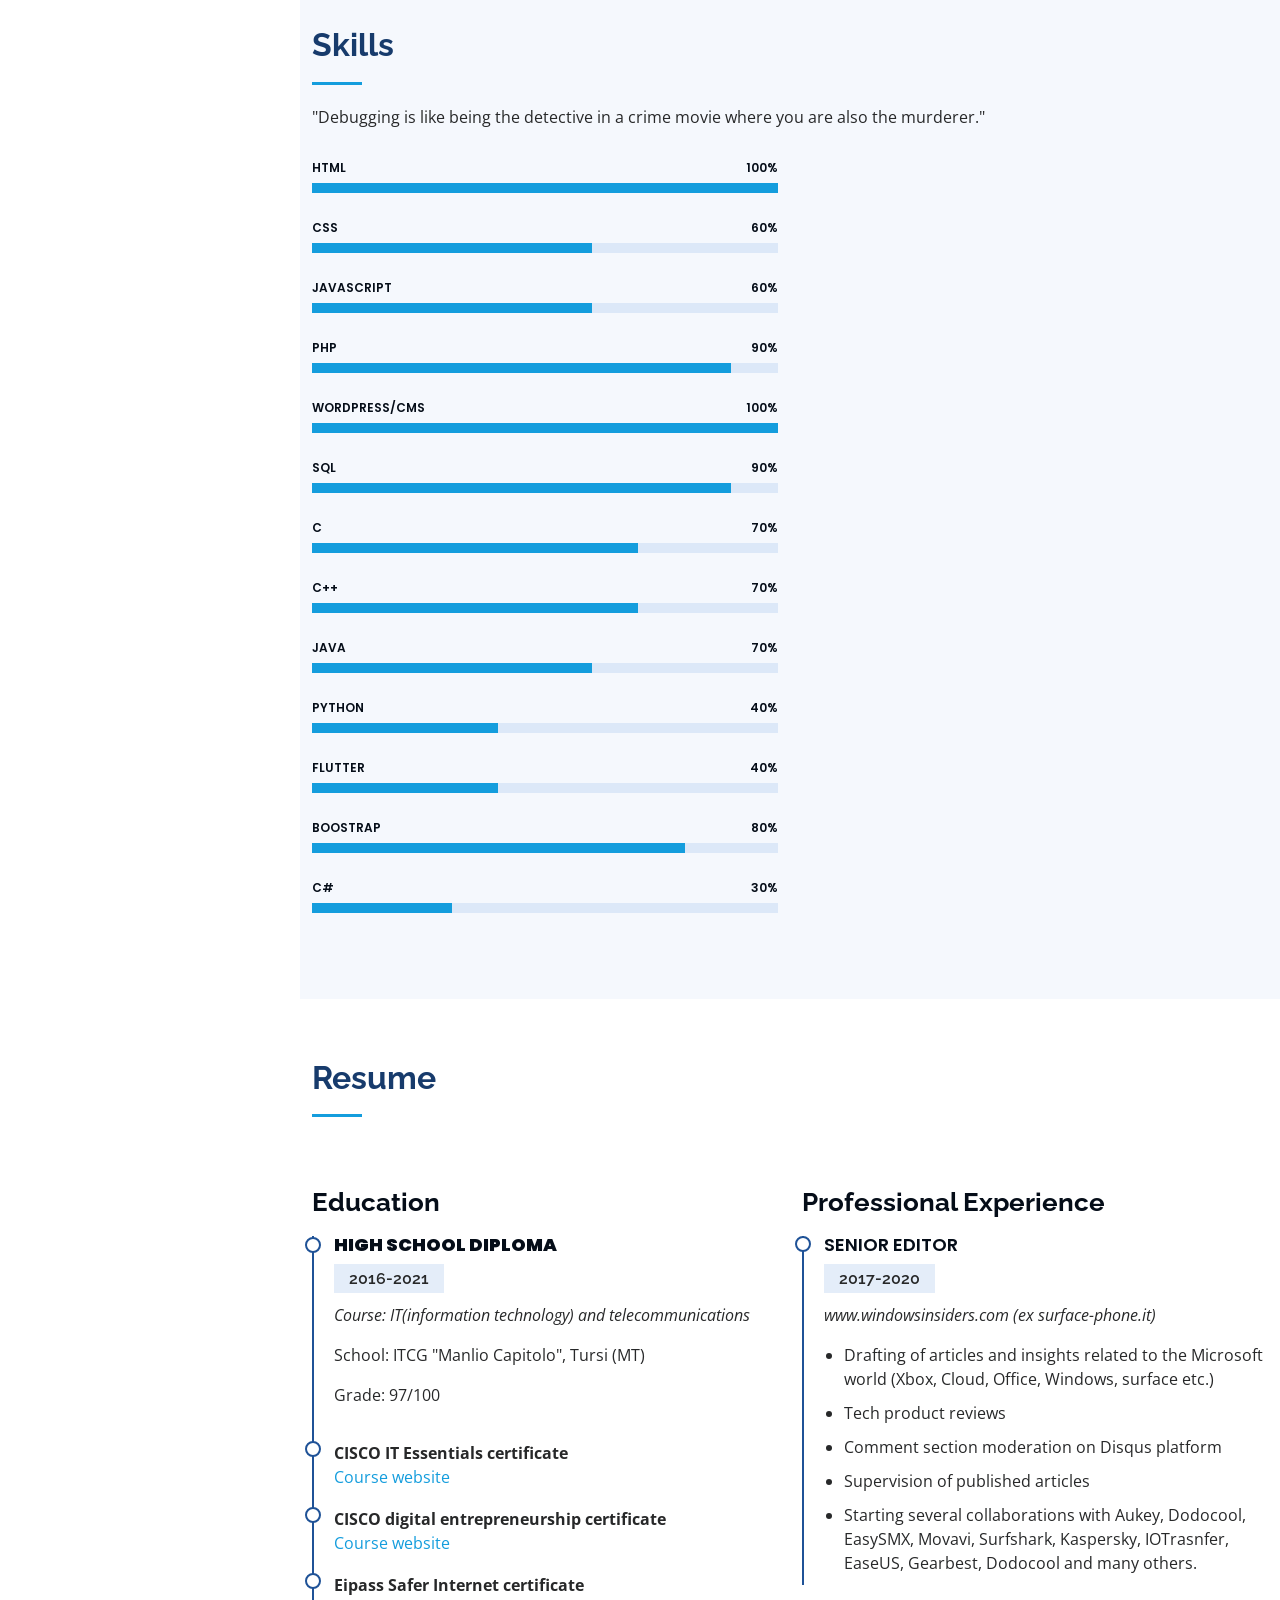
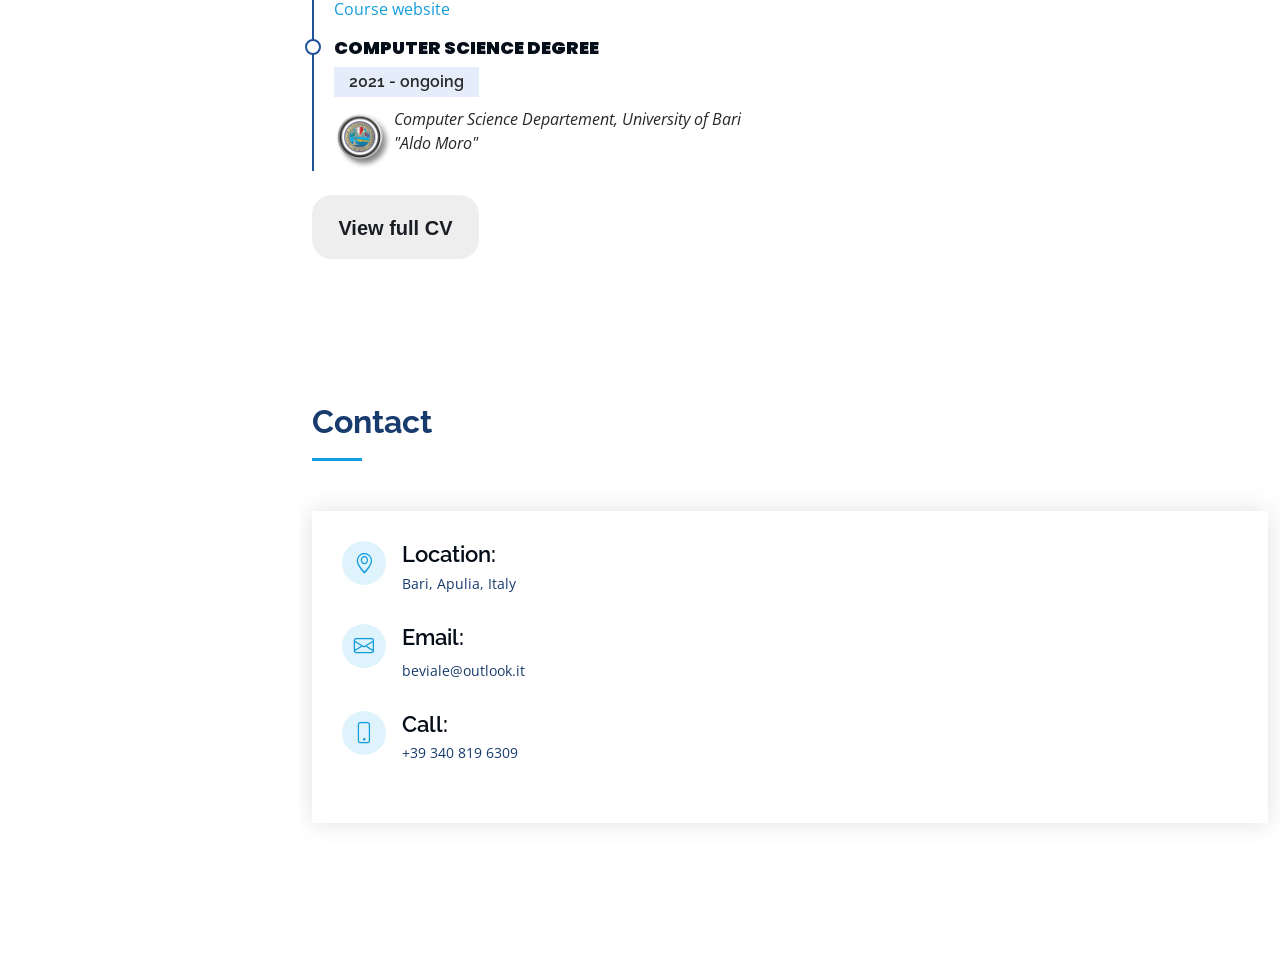
==== commit e7b9f1e9: "Add uniba logo" ====
--- a/index.html
+++ b/index.html
@@ -205,7 +205,7 @@
               </div>
             </div>
             <div class="progress">
-              <span class="skill">JAVA <i class="val">60%</i></span>
+              <span class="skill">JAVA <i class="val">70%</i></span>
               <div class="progress-bar-wrap">
                 <div class="progress-bar" role="progressbar" aria-valuenow="60" aria-valuemin="0" aria-valuemax="100"></div>
               </div>
@@ -266,34 +266,30 @@
             <div class="resume-item">
               <h7><b>CISCO IT Essentials certificate</b></h7>
               <br>
-              <a href="https://www.netacad.com/courses/os-it/it-essentials" target="_blank">Sito Web del corso</a>
+              <a href="https://www.netacad.com/courses/os-it/it-essentials" target="_blank">Course website</a>
             </div>
 
 
             <div class="resume-item">
               <h7><b> CISCO digital entrepreneurship certificate</b></h7>
               <br>
-              <a href="https://ictls.it/formazione/informatica-di-base/cisco-entrepreneurship-imprenditorialita" target="_blank">Sito Web del corso</a>
+              <a href="https://ictls.it/formazione/informatica-di-base/cisco-entrepreneurship-imprenditorialita" target="_blank">Course website</a>
               </div>
 
 
               <div class="resume-item">
                 <h7><b>Eipass Safer Internet certificate</b></h7>
                 <br>
-                  <a href="https://it.eipass.com/safer-internet-day-corso-eipass-gratuito/" target="_blank">Sito Web del corso</a>
+                  <a href="https://it.eipass.com/safer-internet-day-corso-eipass-gratuito/" target="_blank">Course website</a>
                 </div>
-
-              <div class="resume-item">
-                <h7><b>Activity: GreenDuino project</b></h7>
-                <p>Implementation of an air quality measurement station developed entirely in Arduino.</p>
-                <a href="https://www.itcgtursi.edu.it/articolo/greenduino-monitoraggio-ambientale-al-tempo-dei-maker" target="_blank">Sito Web</a>
-                </div>
-
 
             <div class="resume-item">
               <h4><b>Computer Science degree</b></h4>
               <h5>2021 - ongoing</h5>
-              <p><em>Computer Science Departement, University of Bari "Aldo Moro"</em></p>
+              <div class="stay-close">
+                <img src="assets/img/uniba.png"" style="width:60px;height:60px;">
+                <p><em>Computer Science Departement, University of Bari "Aldo Moro"</em></p>
+              </div>
             </div>
           </div>
           <div class="col-lg-6" data-aos="fade-up" data-aos-delay="100">
--- a/assets/css/style.css
+++ b/assets/css/style.css
@@ -721,9 +721,16 @@
   transform: none;
 }
 
-
-
-
-
-
-
+.stay-close {
+display: flex;
+flex-flow: row nowrap;
+align-items: flex-end;
+justify-content: flex-start;
+}
+
+
+
+
+
+
+
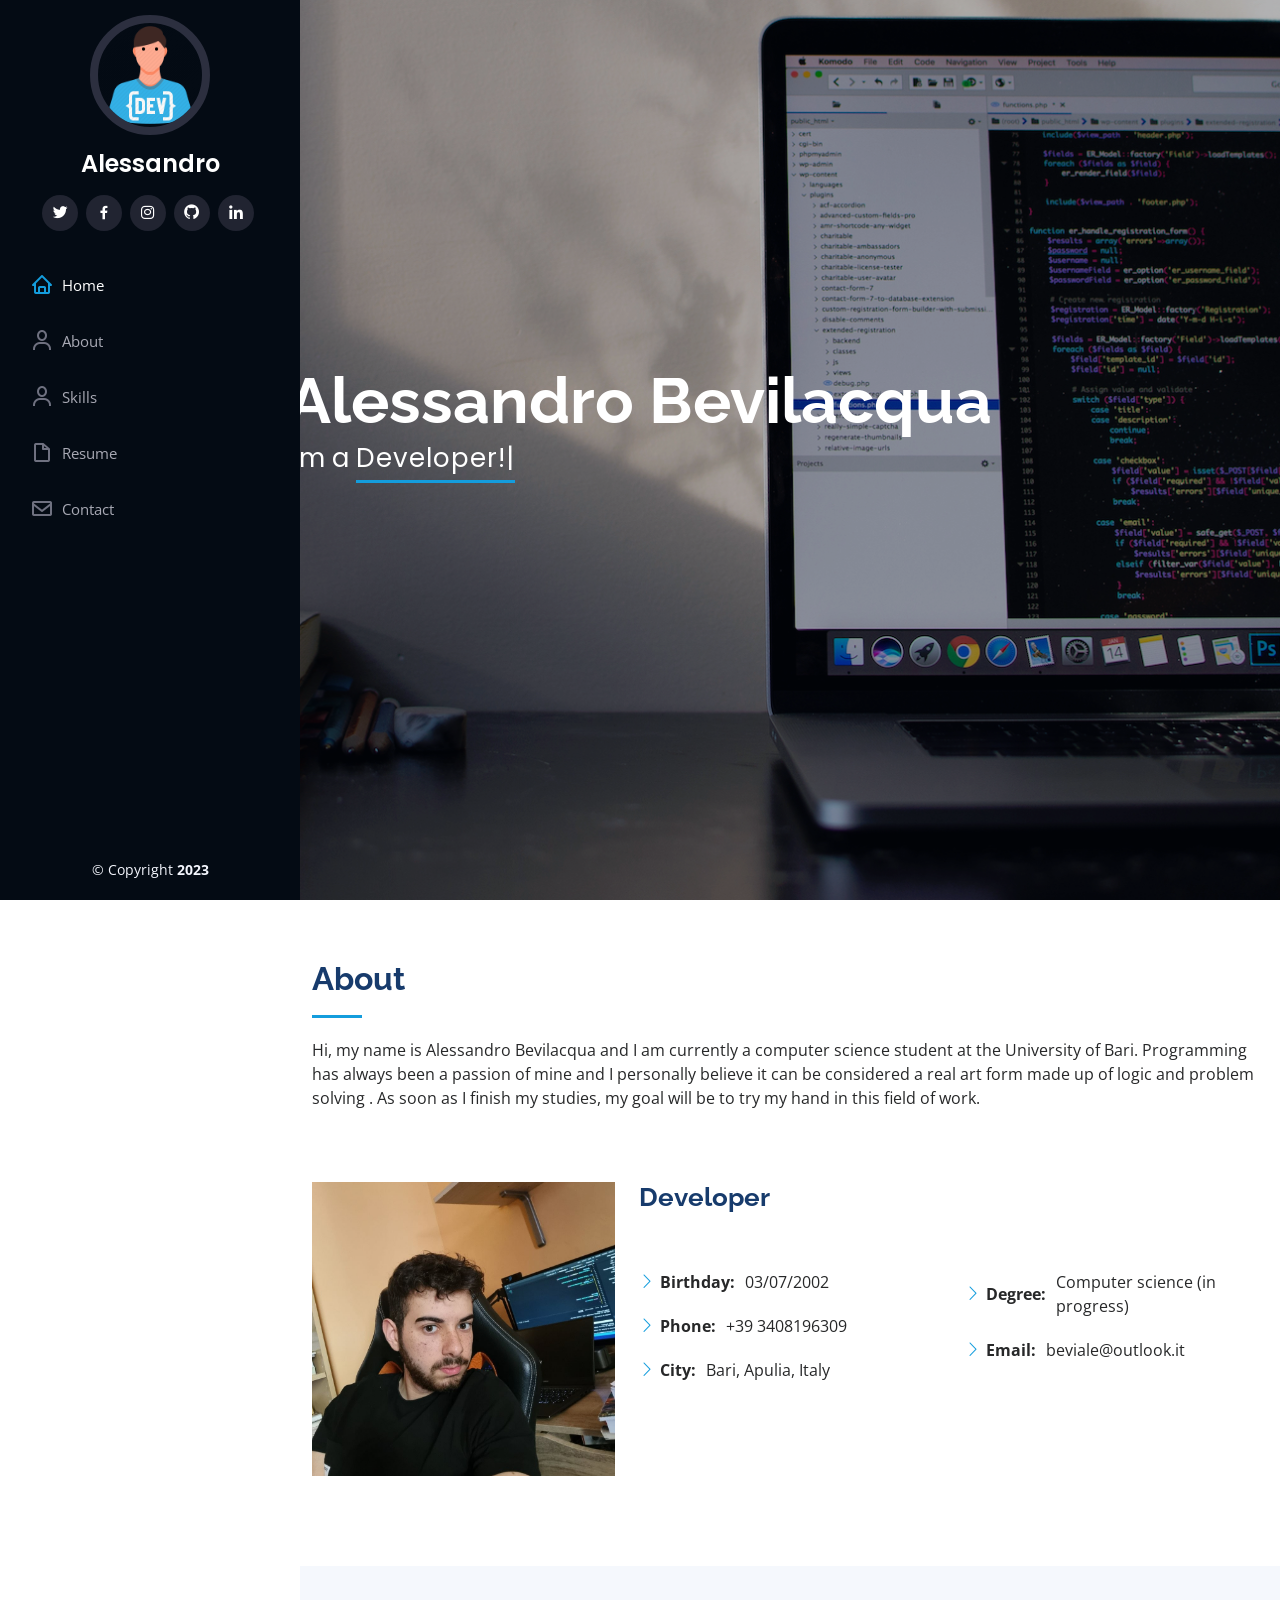
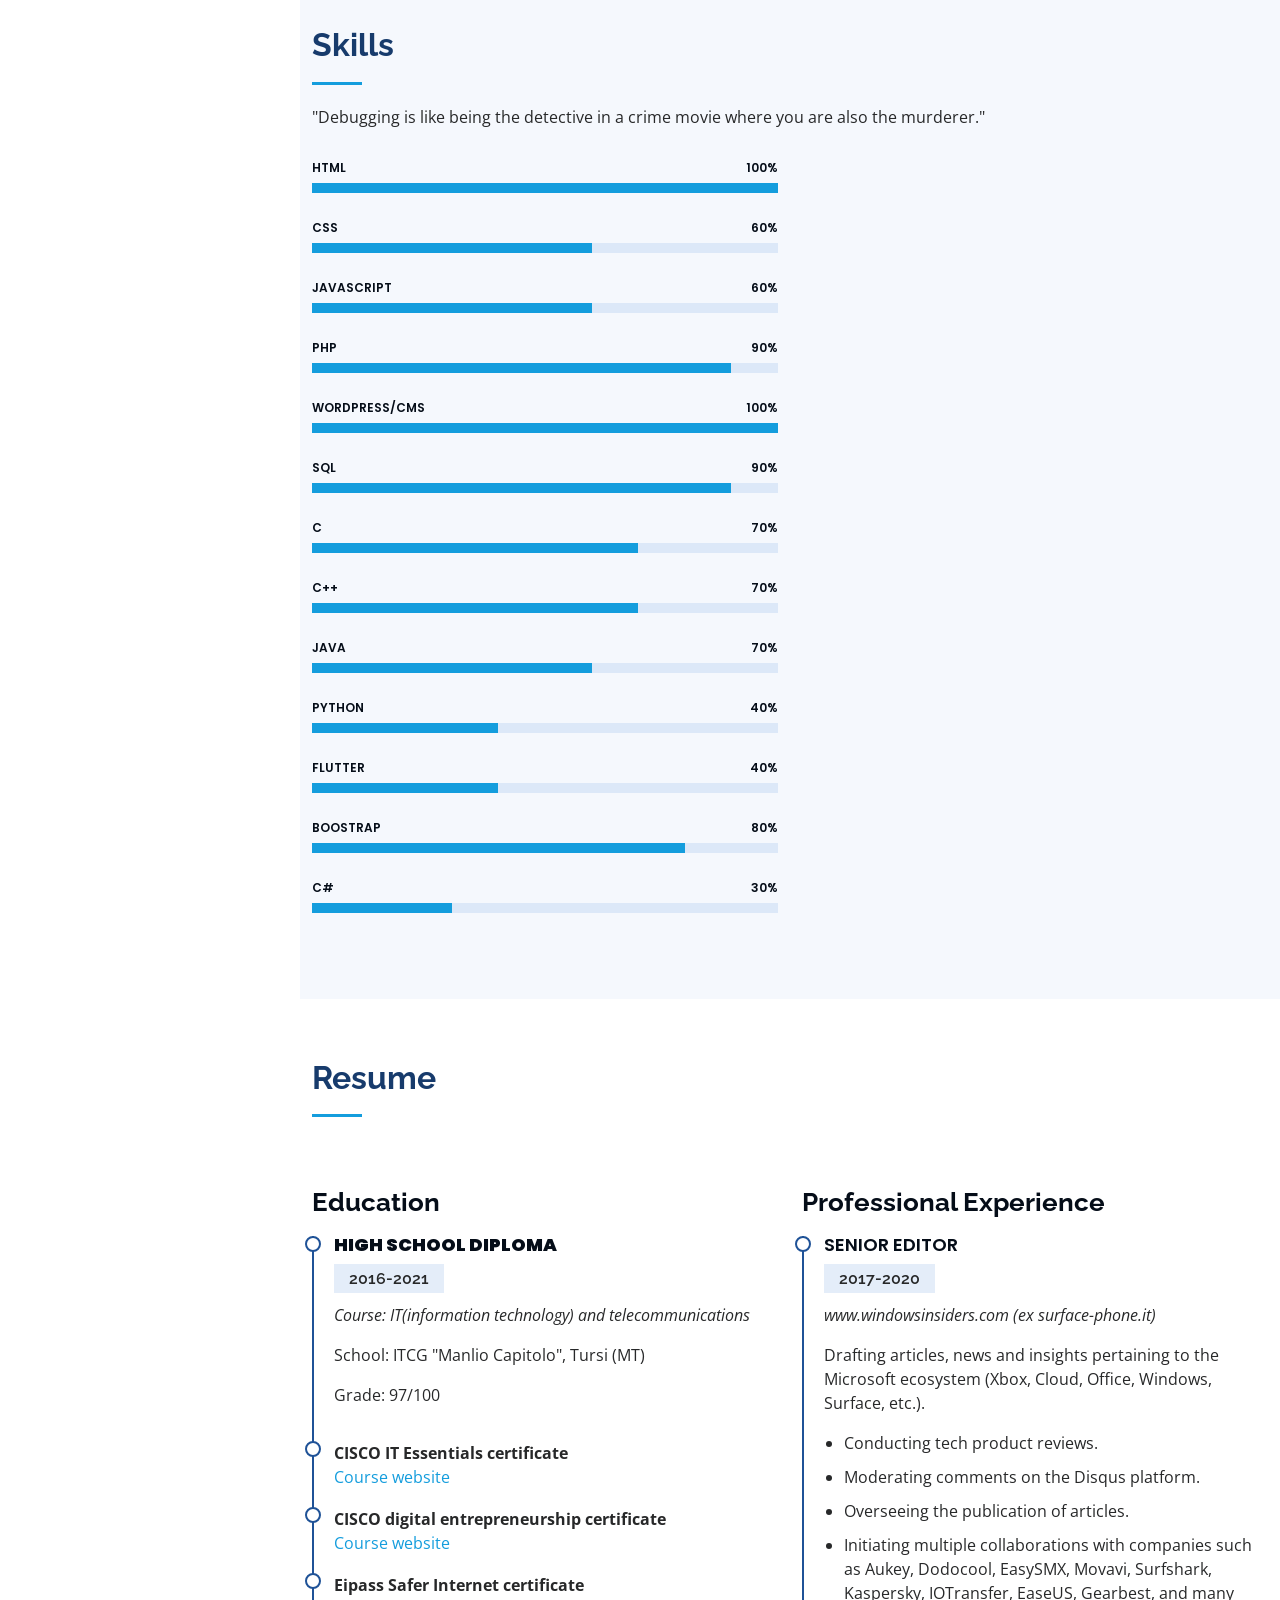
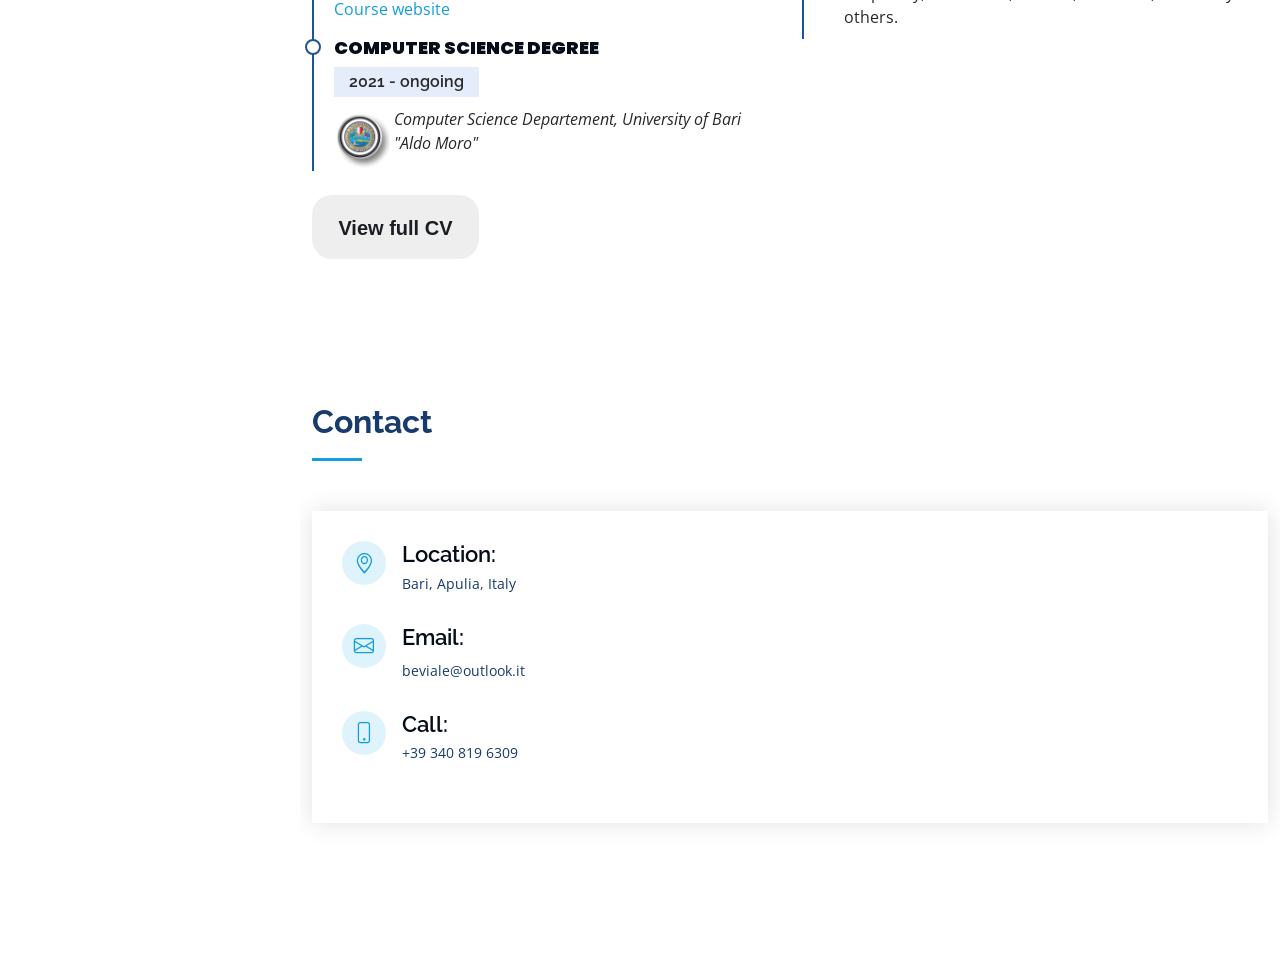
==== commit f394af09: "Errata corrige" ====
--- a/index.html
+++ b/index.html
@@ -298,13 +298,13 @@
               <h4>Senior editor</h4>
               <h5>2017-2020</h5>
               <p><em>www.windowsinsiders.com (ex surface-phone.it)</em></p>
+              <p>Drafting articles, news and insights pertaining to the Microsoft ecosystem (Xbox, Cloud, Office, Windows, Surface, etc.).</p> 
               <ul>
-                <li>Drafting of articles and insights related to the Microsoft world (Xbox, Cloud, Office, Windows,
-                  surface etc.)</li>
-                  <li>Tech product reviews</li>
-                  <li>Comment section moderation on Disqus platform</li>
-                  <li>Supervision of published articles</li>
-                  <li>Starting several collaborations with Aukey, Dodocool, EasySMX, Movavi, Surfshark, Kaspersky, IOTrasnfer, EaseUS, Gearbest, Dodocool and many others.</li>
+                  <li>Conducting tech product reviews.</li>
+                  <li>Moderating comments on the Disqus platform.</li>
+                  <li>Overseeing the publication of articles.</li>
+                  <li>Initiating multiple collaborations with companies such as Aukey, Dodocool, EasySMX, Movavi, 
+                    Surfshark, Kaspersky, IOTransfer, EaseUS, Gearbest, and many others.</li>
               </ul>
             </div>
             
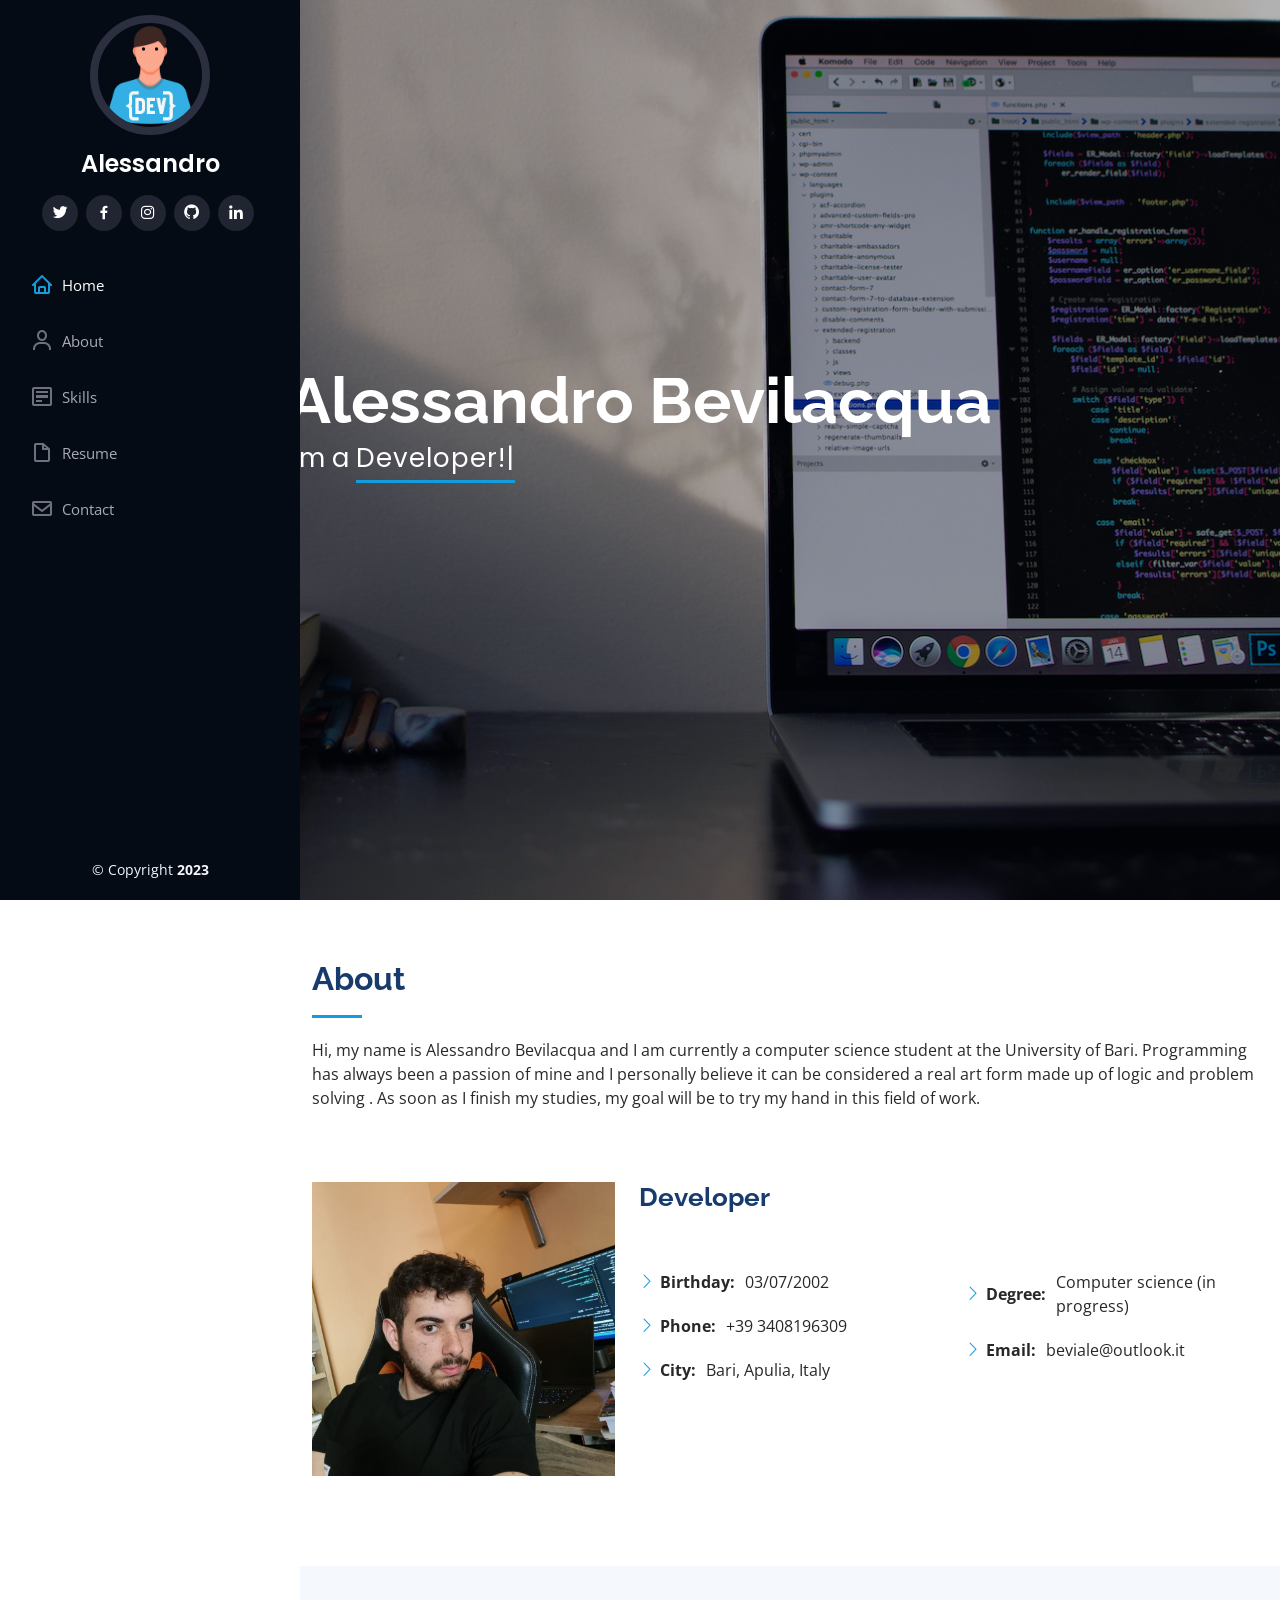
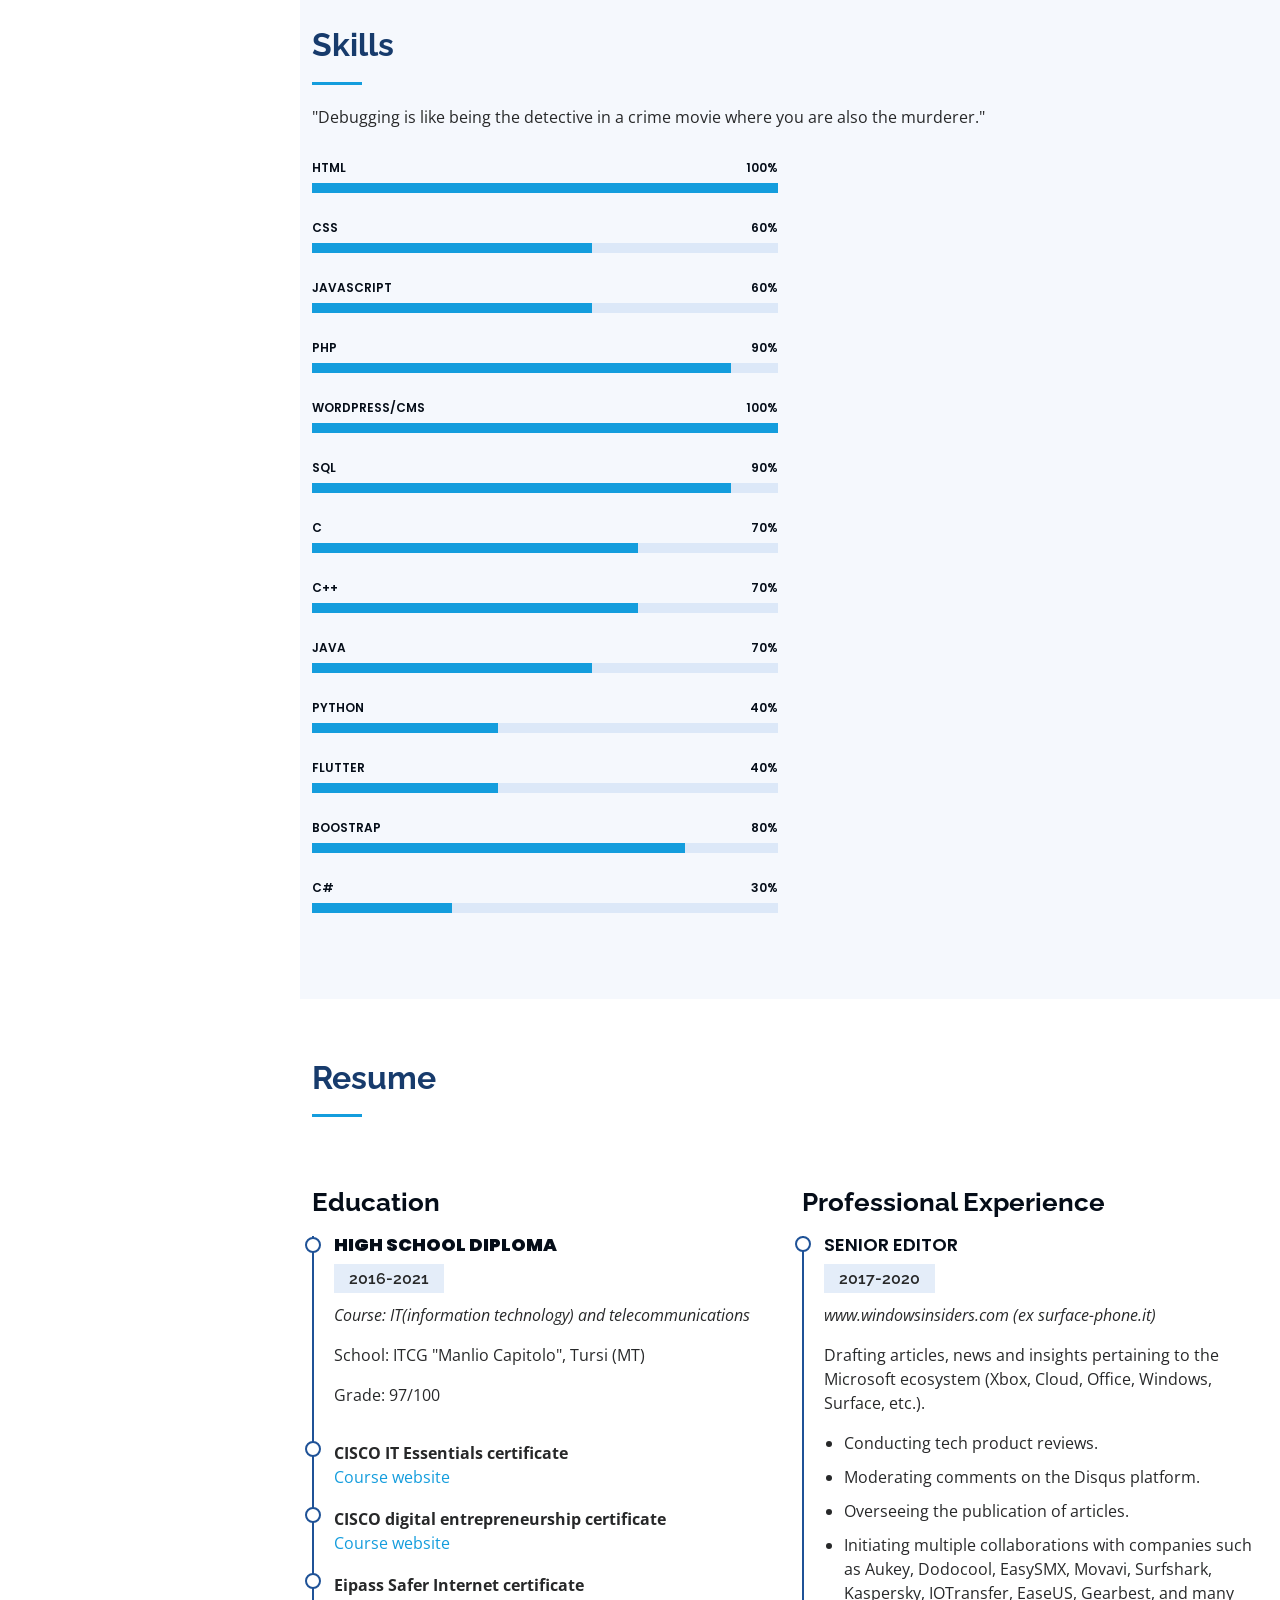
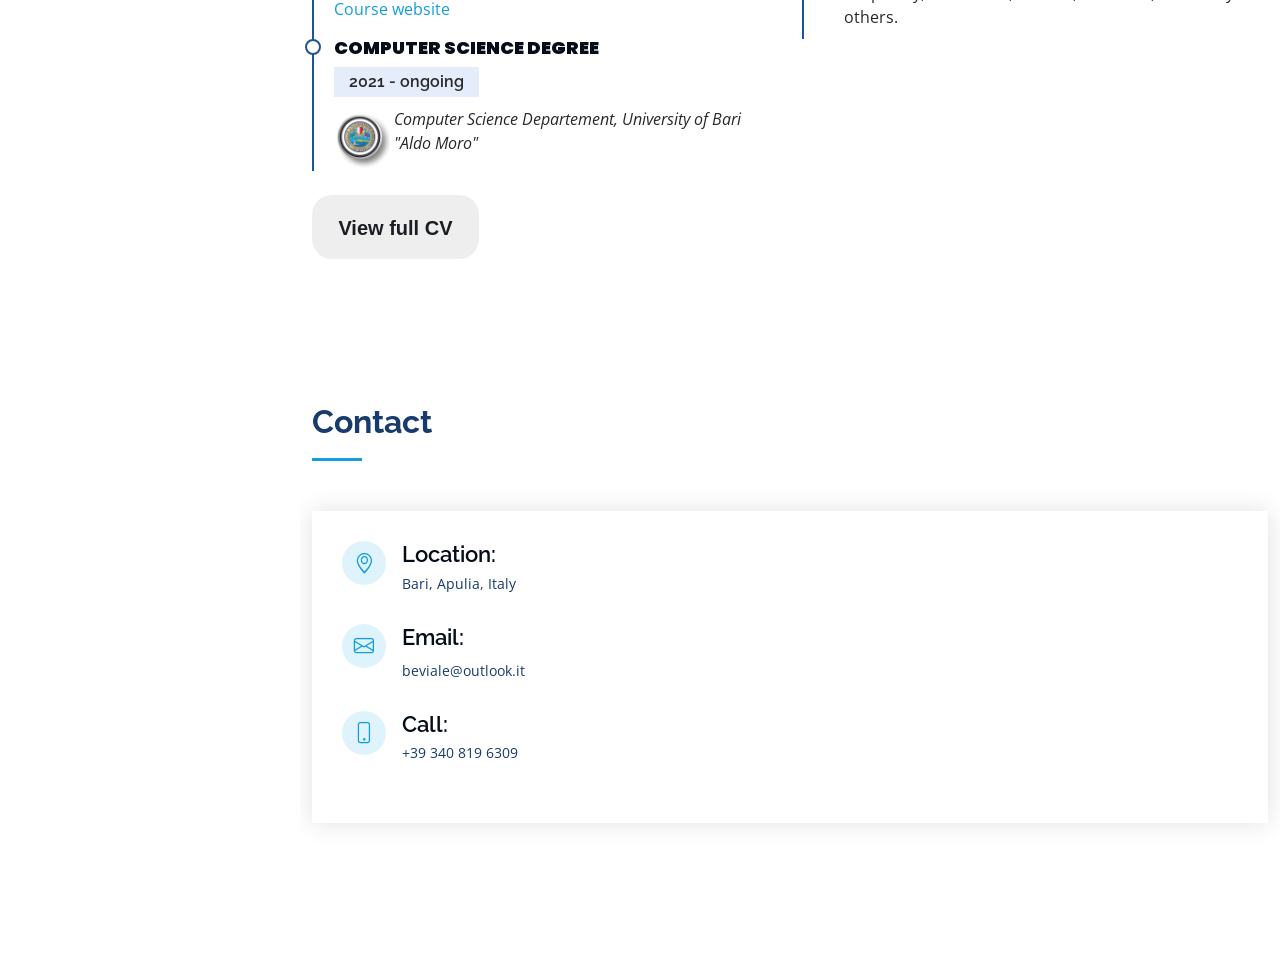
==== commit 1d8975da: "UI" ====
--- a/index.html
+++ b/index.html
@@ -77,7 +77,7 @@
         <ul>
           <li><a href="#hero" class="nav-link scrollto active"><i class="bx bx-home"></i> <span>Home</span></a></li>
           <li><a href="#about" class="nav-link scrollto"><i class="bx bx-user"></i> <span>About</span></a></li>
-          <li><a href="#skills" class="nav-link scrollto active"><i class="bx bx-user"></i> <span>Skills</span></a></li>
+          <li><a href="#skills" class="nav-link scrollto active"><i class="bx bx-detail"></i> <span>Skills</span></a></li>
           <li><a href="#resume" class="nav-link scrollto active"><i class="bx bx-file-blank"></i> <span>Resume</span></a></li>
           <li><a href="#contact" class="nav-link scrollto active"><i class="bx bx-envelope"></i> <span>Contact</span></a></li>
 
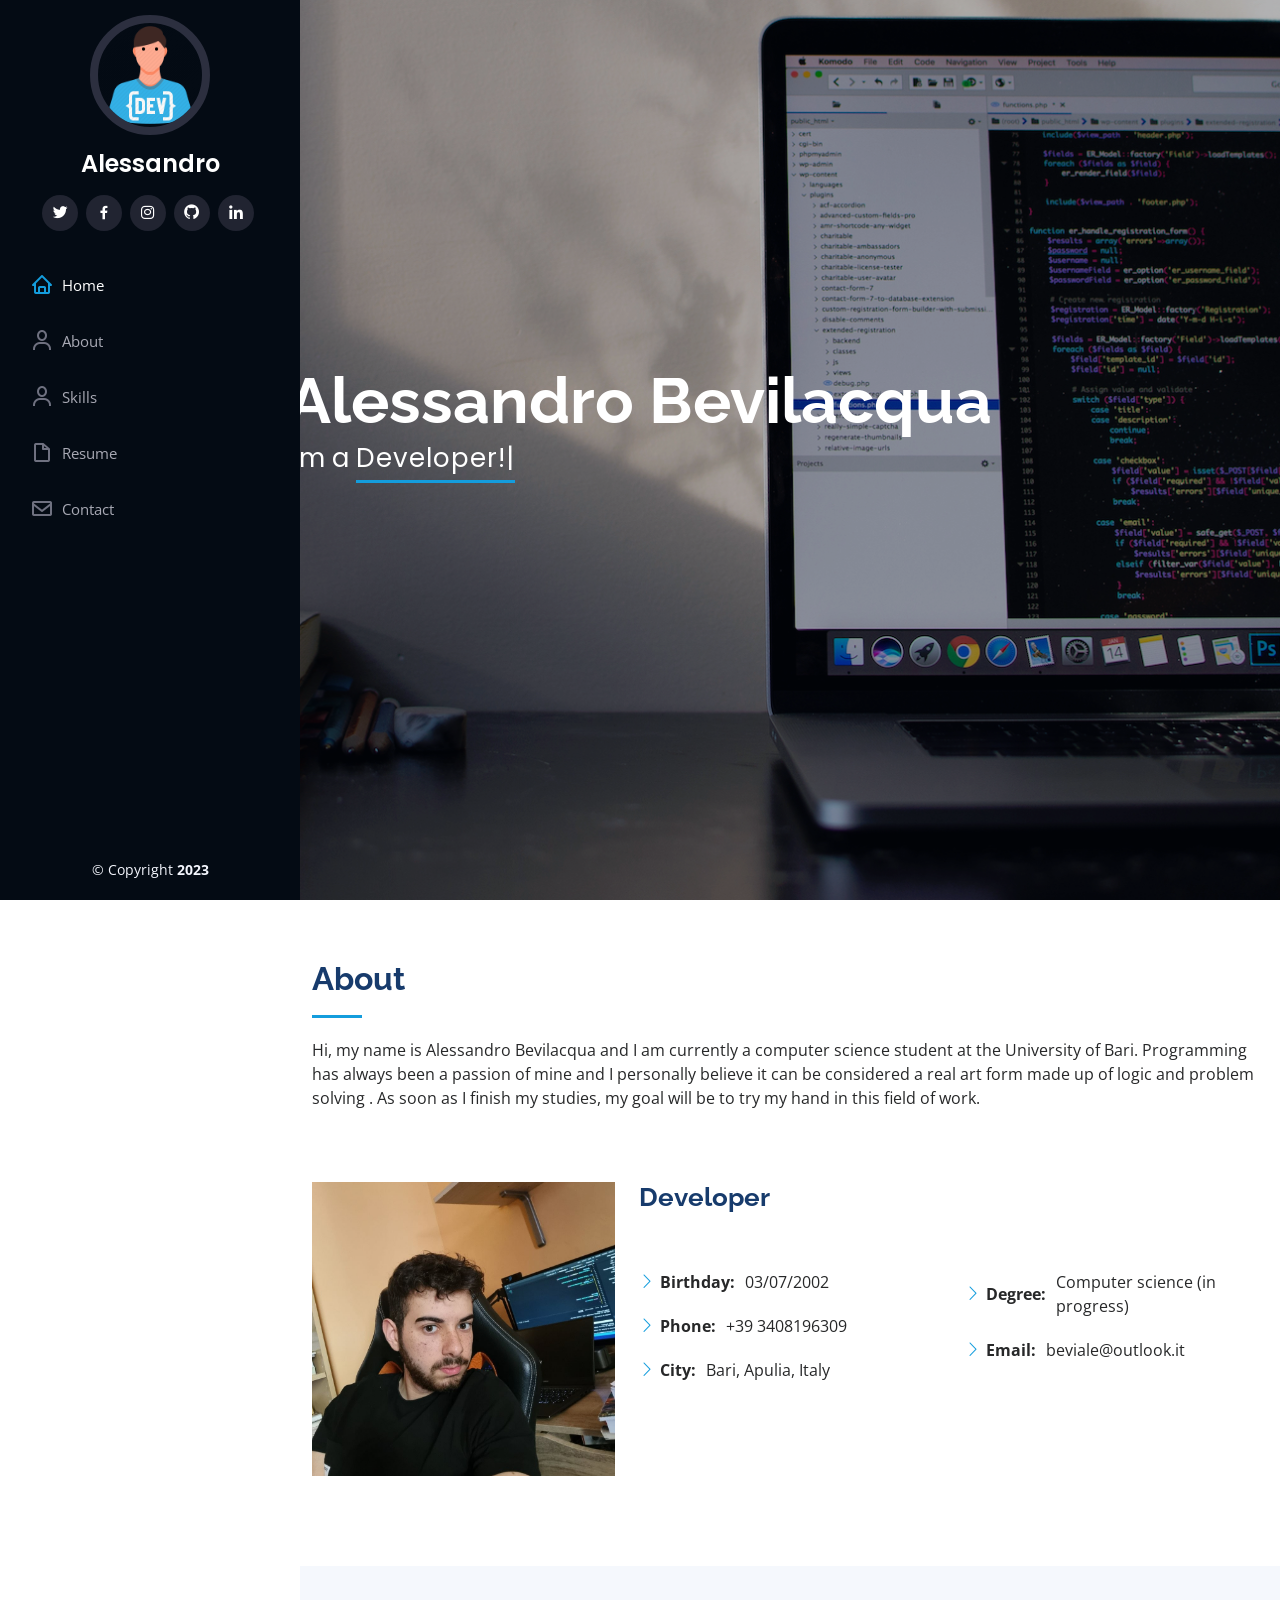
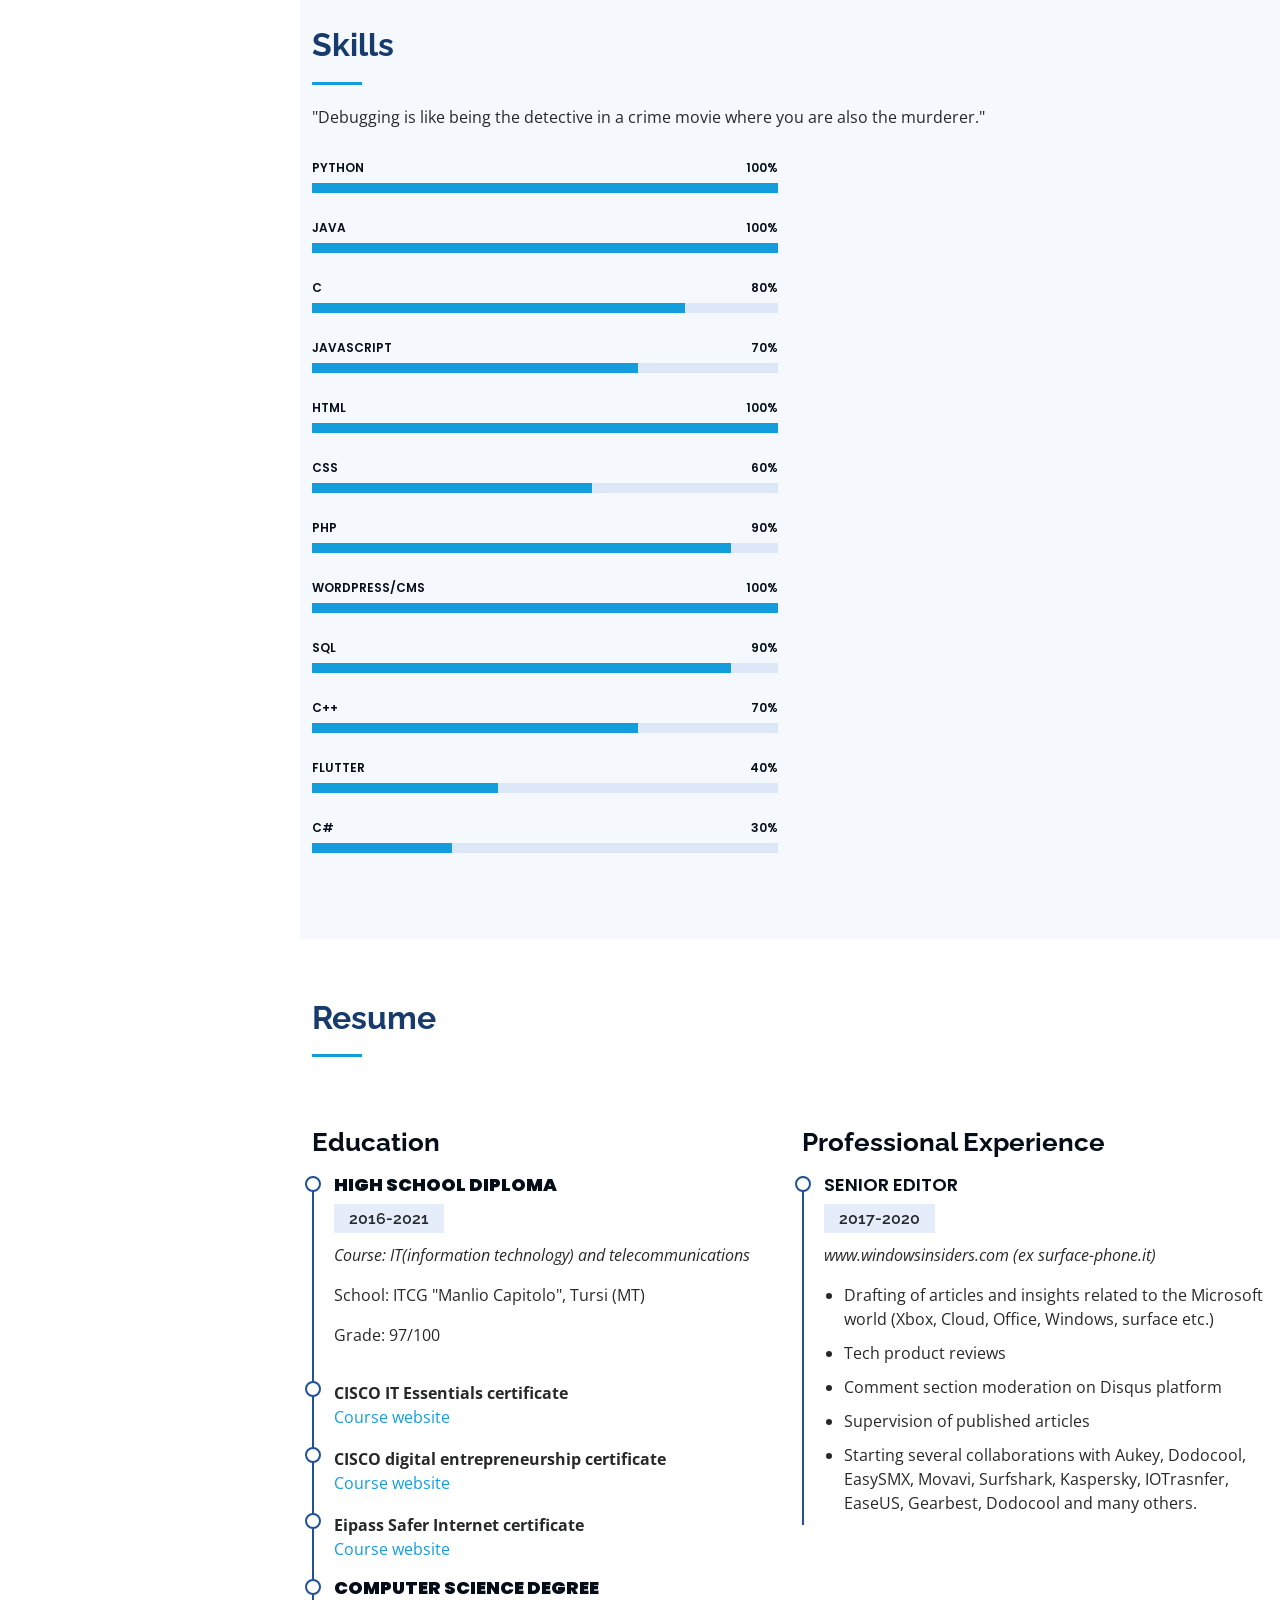
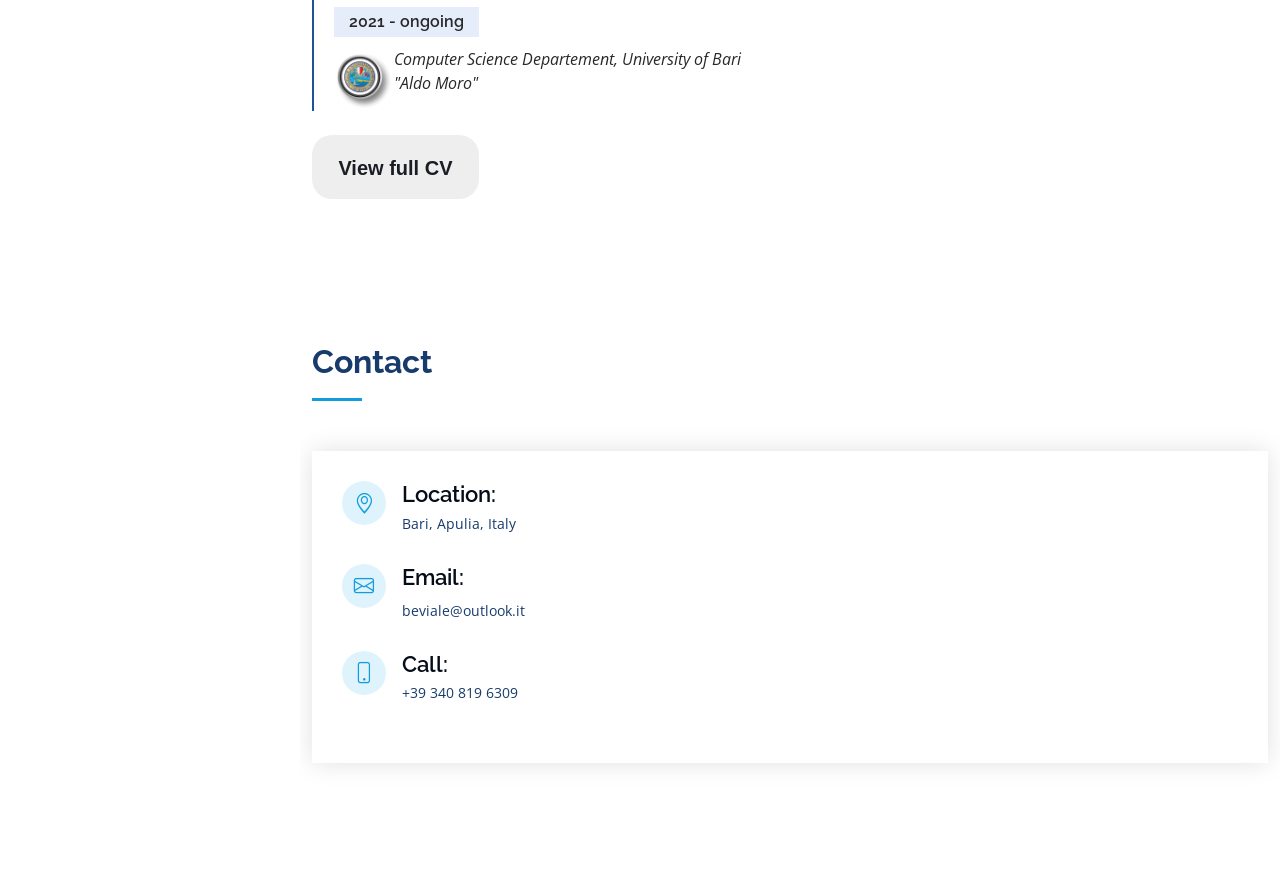
==== commit 363ada89: "Update" ====
--- a/index.html
+++ b/index.html
@@ -77,7 +77,7 @@
         <ul>
           <li><a href="#hero" class="nav-link scrollto active"><i class="bx bx-home"></i> <span>Home</span></a></li>
           <li><a href="#about" class="nav-link scrollto"><i class="bx bx-user"></i> <span>About</span></a></li>
-          <li><a href="#skills" class="nav-link scrollto active"><i class="bx bx-detail"></i> <span>Skills</span></a></li>
+          <li><a href="#skills" class="nav-link scrollto active"><i class="bx bx-user"></i> <span>Skills</span></a></li>
           <li><a href="#resume" class="nav-link scrollto active"><i class="bx bx-file-blank"></i> <span>Resume</span></a></li>
           <li><a href="#contact" class="nav-link scrollto active"><i class="bx bx-envelope"></i> <span>Contact</span></a></li>
 
@@ -149,6 +149,30 @@
           <div class="col-lg-6" data-aos="fade-up">
 
             <div class="progress">
+              <span class="skill">Python <i class="val">100%</i></span>
+              <div class="progress-bar-wrap">
+                <div class="progress-bar" role="progressbar" aria-valuenow="100" aria-valuemin="0" aria-valuemax="100"></div>
+              </div>
+            </div>
+             <div class="progress">
+              <span class="skill">Java <i class="val">100%</i></span>
+              <div class="progress-bar-wrap">
+                <div class="progress-bar" role="progressbar" aria-valuenow="100" aria-valuemin="0" aria-valuemax="100"></div>
+              </div>
+            </div>
+            <div class="progress">
+              <span class="skill">C<i class="val">80%</i></span>
+              <div class="progress-bar-wrap">
+                <div class="progress-bar" role="progressbar" aria-valuenow="80" aria-valuemin="0" aria-valuemax="100"></div>
+              </div>
+            </div>
+            <div class="progress">
+              <span class="skill">JavaScript <i class="val">70%</i></span>
+              <div class="progress-bar-wrap">
+                <div class="progress-bar" role="progressbar" aria-valuenow="70" aria-valuemin="0" aria-valuemax="100"></div>
+              </div>
+            </div>
+            <div class="progress">
               <span class="skill">HTML <i class="val">100%</i></span>
               <div class="progress-bar-wrap">
                 <div class="progress-bar" role="progressbar" aria-valuenow="100" aria-valuemin="0" aria-valuemax="100"></div>
@@ -162,16 +186,7 @@
               </div>
             </div>
 
-            <div class="progress">
-              <span class="skill">JavaScript <i class="val">60%</i></span>
-              <div class="progress-bar-wrap">
-                <div class="progress-bar" role="progressbar" aria-valuenow="60" aria-valuemin="0" aria-valuemax="100"></div>
-              </div>
-            </div>
-
-          
-
-
+            
             <div class="progress">
               <span class="skill">PHP <i class="val">90%</i></span>
               <div class="progress-bar-wrap">
@@ -193,39 +208,15 @@
               </div>
             </div>
             <div class="progress">
-              <span class="skill">C<i class="val">70%</i></span>
+              <span class="skill">C++<i class="val">70%</i></span>
               <div class="progress-bar-wrap">
                 <div class="progress-bar" role="progressbar" aria-valuenow="70" aria-valuemin="0" aria-valuemax="100"></div>
               </div>
             </div>
             <div class="progress">
-              <span class="skill">C++<i class="val">70%</i></span>
-              <div class="progress-bar-wrap">
-                <div class="progress-bar" role="progressbar" aria-valuenow="70" aria-valuemin="0" aria-valuemax="100"></div>
-              </div>
-            </div>
-            <div class="progress">
-              <span class="skill">JAVA <i class="val">70%</i></span>
-              <div class="progress-bar-wrap">
-                <div class="progress-bar" role="progressbar" aria-valuenow="60" aria-valuemin="0" aria-valuemax="100"></div>
-              </div>
-            </div>
-            <div class="progress">
-              <span class="skill">Python <i class="val">40%</i></span>
+              <span class="skill">Flutter <i class="val">40%</i></span>
               <div class="progress-bar-wrap">
                 <div class="progress-bar" role="progressbar" aria-valuenow="40" aria-valuemin="0" aria-valuemax="100"></div>
-              </div>
-            </div>
-            <div class="progress">
-              <span class="skill">Flutter <i class="val">40%</i></span>
-              <div class="progress-bar-wrap">
-                <div class="progress-bar" role="progressbar" aria-valuenow="40" aria-valuemin="0" aria-valuemax="100"></div>
-              </div>
-            </div>
-            <div class="progress">
-              <span class="skill">Boostrap <i class="val">80%</i></span>
-              <div class="progress-bar-wrap">
-                <div class="progress-bar" role="progressbar" aria-valuenow="80" aria-valuemin="0" aria-valuemax="100"></div>
               </div>
             </div>
             <div class="progress">
@@ -298,13 +289,13 @@
               <h4>Senior editor</h4>
               <h5>2017-2020</h5>
               <p><em>www.windowsinsiders.com (ex surface-phone.it)</em></p>
-              <p>Drafting articles, news and insights pertaining to the Microsoft ecosystem (Xbox, Cloud, Office, Windows, Surface, etc.).</p> 
               <ul>
-                  <li>Conducting tech product reviews.</li>
-                  <li>Moderating comments on the Disqus platform.</li>
-                  <li>Overseeing the publication of articles.</li>
-                  <li>Initiating multiple collaborations with companies such as Aukey, Dodocool, EasySMX, Movavi, 
-                    Surfshark, Kaspersky, IOTransfer, EaseUS, Gearbest, and many others.</li>
+                <li>Drafting of articles and insights related to the Microsoft world (Xbox, Cloud, Office, Windows,
+                  surface etc.)</li>
+                  <li>Tech product reviews</li>
+                  <li>Comment section moderation on Disqus platform</li>
+                  <li>Supervision of published articles</li>
+                  <li>Starting several collaborations with Aukey, Dodocool, EasySMX, Movavi, Surfshark, Kaspersky, IOTrasnfer, EaseUS, Gearbest, Dodocool and many others.</li>
               </ul>
             </div>
             
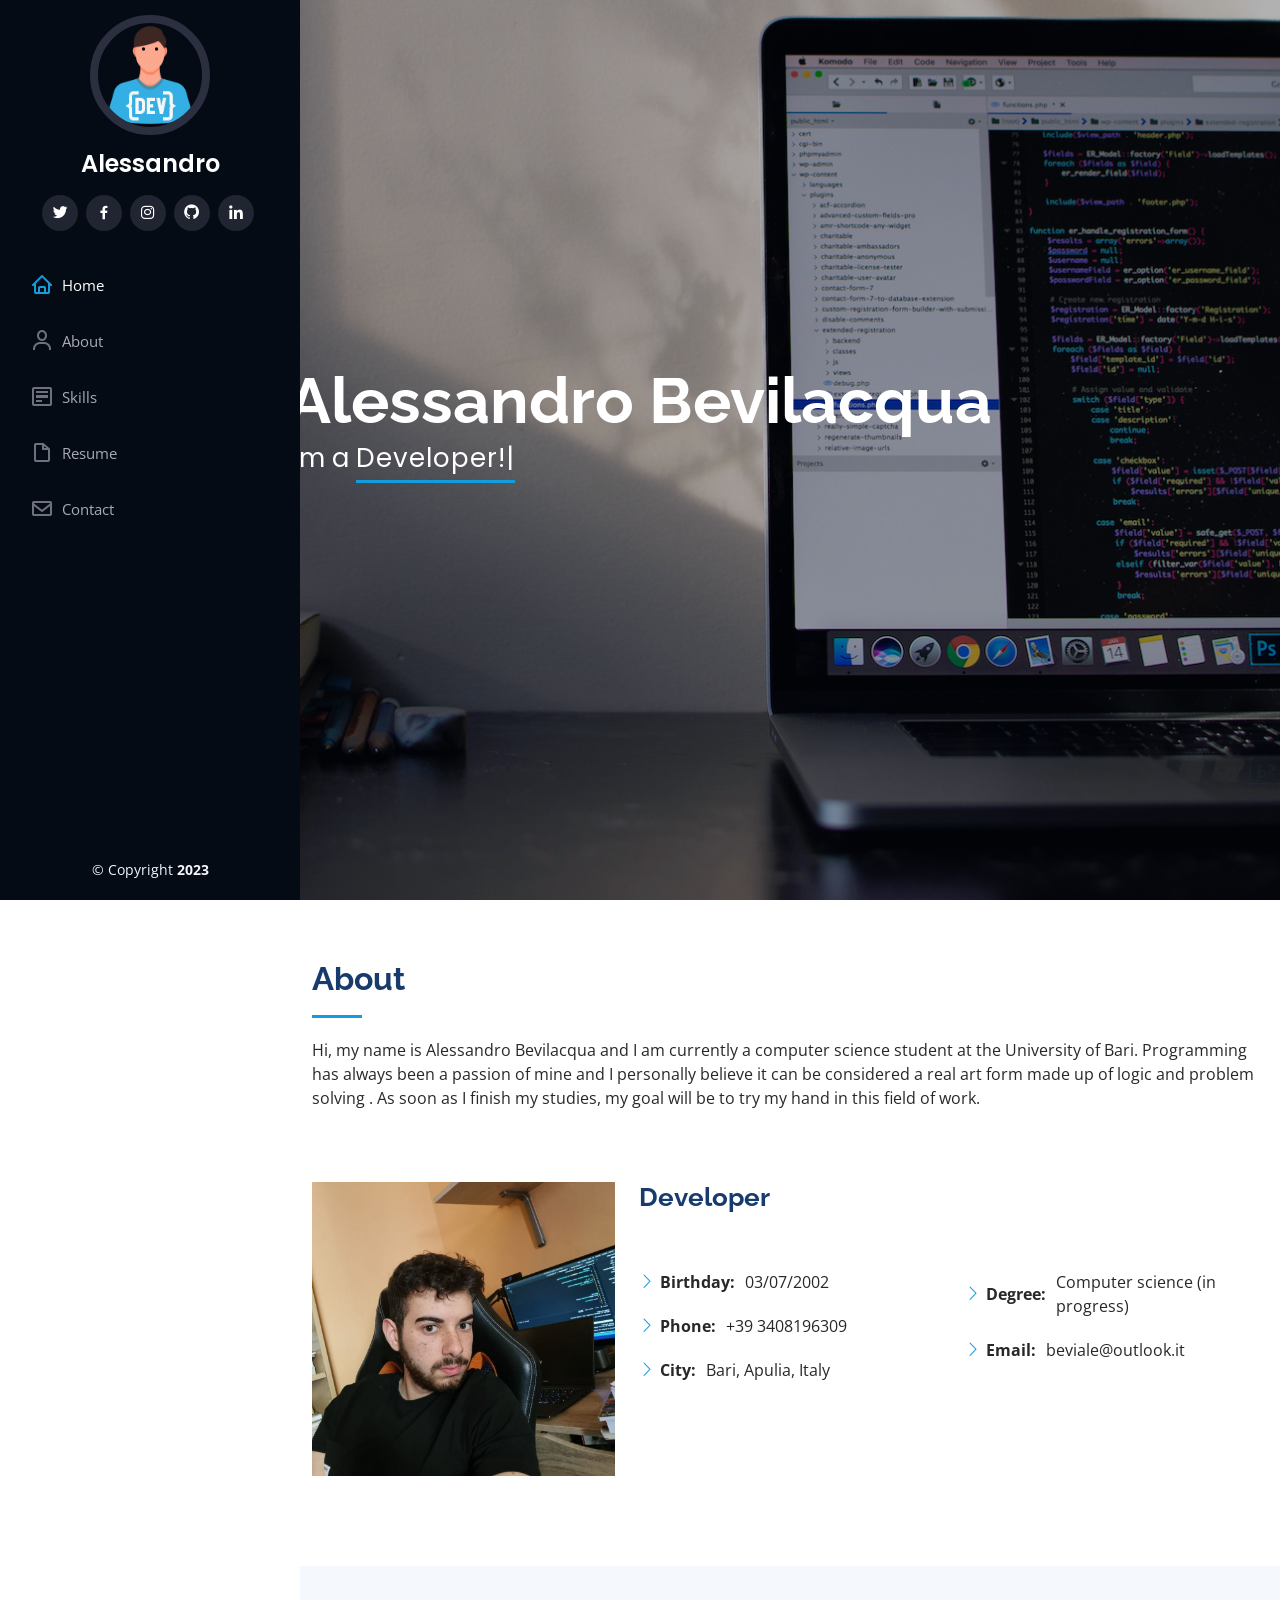
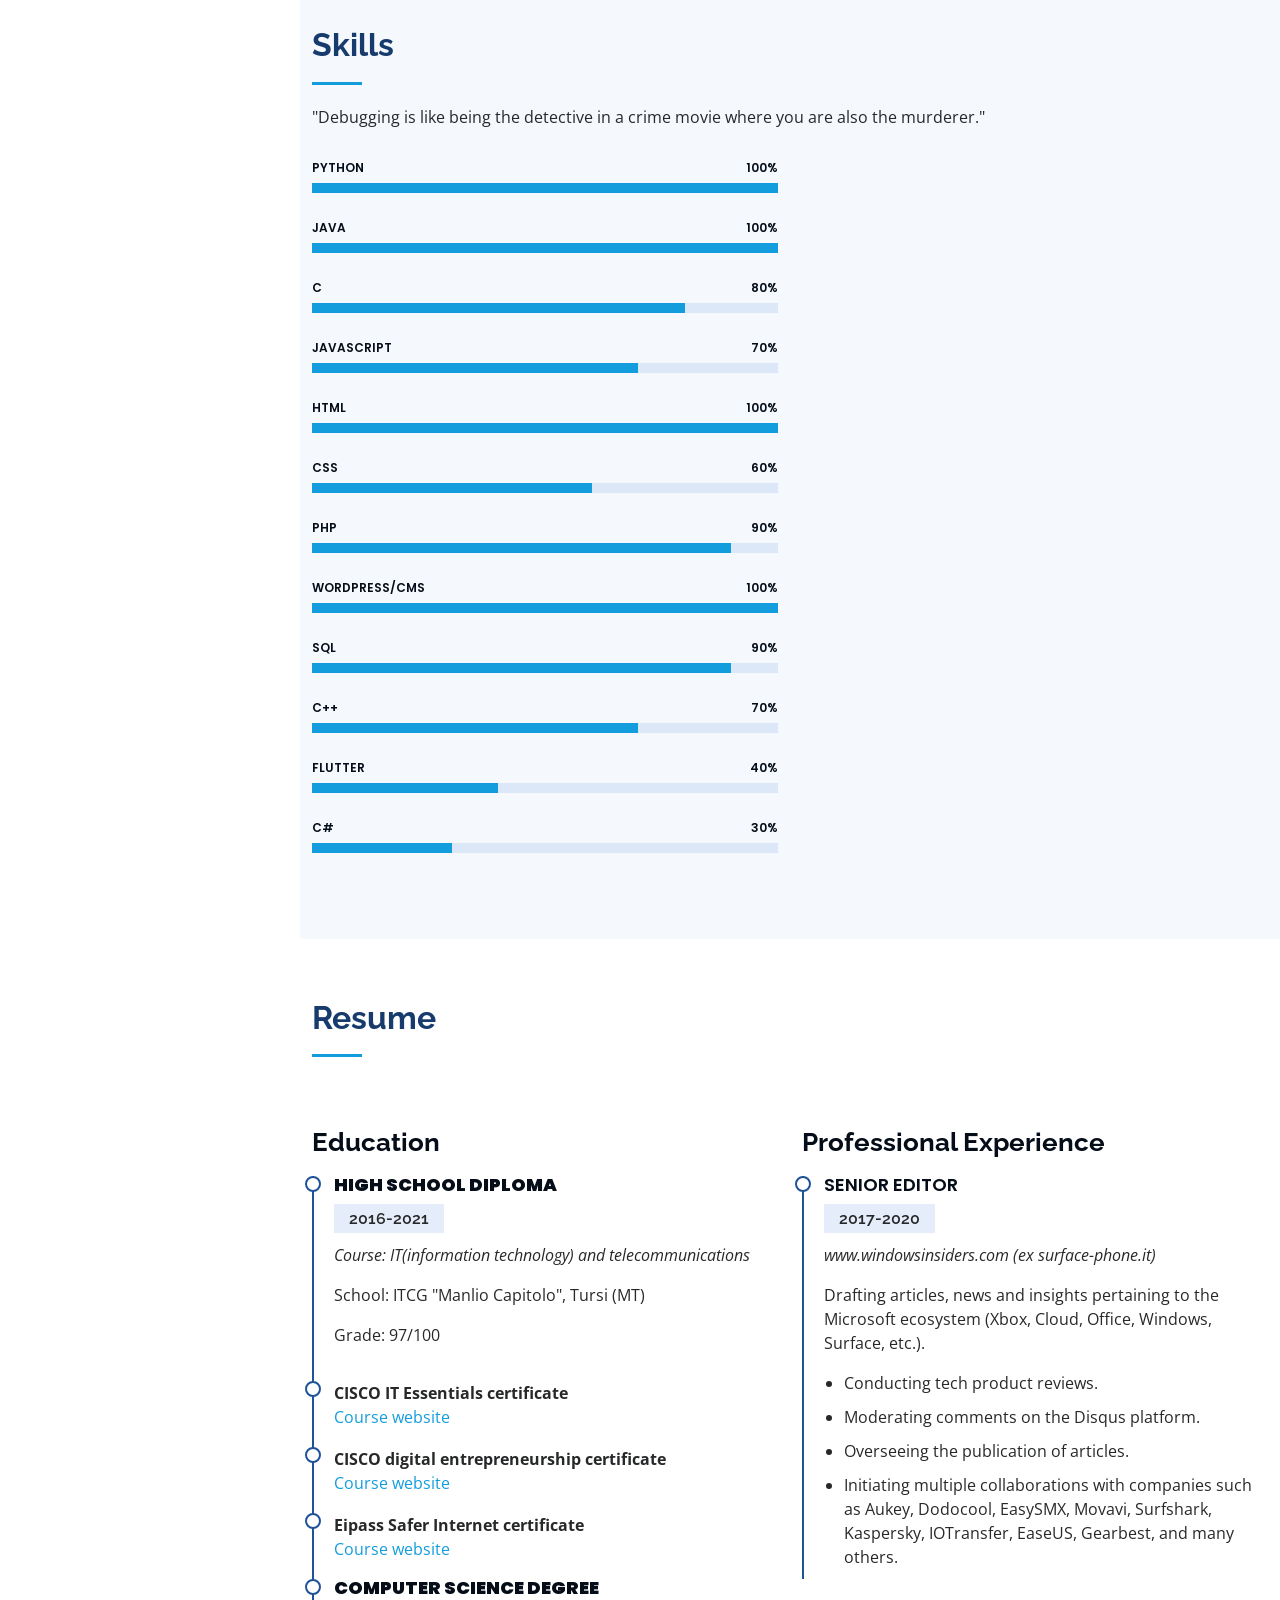
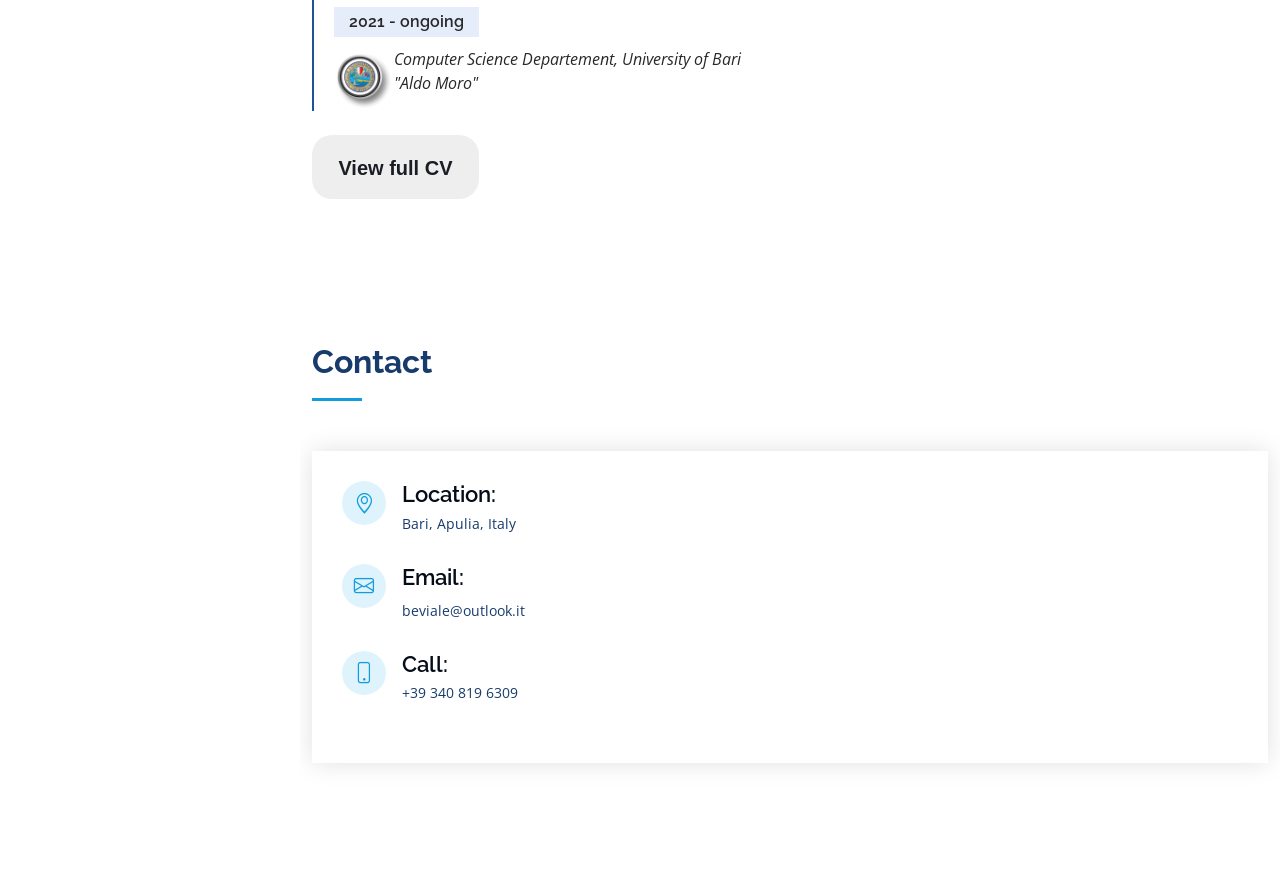
==== commit efe03445: "Merge branch 'main' of https://github.com/Beviale/mysite" ====
--- a/index.html
+++ b/index.html
@@ -77,7 +77,7 @@
         <ul>
           <li><a href="#hero" class="nav-link scrollto active"><i class="bx bx-home"></i> <span>Home</span></a></li>
           <li><a href="#about" class="nav-link scrollto"><i class="bx bx-user"></i> <span>About</span></a></li>
-          <li><a href="#skills" class="nav-link scrollto active"><i class="bx bx-user"></i> <span>Skills</span></a></li>
+          <li><a href="#skills" class="nav-link scrollto active"><i class="bx bx-detail"></i> <span>Skills</span></a></li>
           <li><a href="#resume" class="nav-link scrollto active"><i class="bx bx-file-blank"></i> <span>Resume</span></a></li>
           <li><a href="#contact" class="nav-link scrollto active"><i class="bx bx-envelope"></i> <span>Contact</span></a></li>
 
@@ -289,13 +289,13 @@
               <h4>Senior editor</h4>
               <h5>2017-2020</h5>
               <p><em>www.windowsinsiders.com (ex surface-phone.it)</em></p>
+              <p>Drafting articles, news and insights pertaining to the Microsoft ecosystem (Xbox, Cloud, Office, Windows, Surface, etc.).</p> 
               <ul>
-                <li>Drafting of articles and insights related to the Microsoft world (Xbox, Cloud, Office, Windows,
-                  surface etc.)</li>
-                  <li>Tech product reviews</li>
-                  <li>Comment section moderation on Disqus platform</li>
-                  <li>Supervision of published articles</li>
-                  <li>Starting several collaborations with Aukey, Dodocool, EasySMX, Movavi, Surfshark, Kaspersky, IOTrasnfer, EaseUS, Gearbest, Dodocool and many others.</li>
+                  <li>Conducting tech product reviews.</li>
+                  <li>Moderating comments on the Disqus platform.</li>
+                  <li>Overseeing the publication of articles.</li>
+                  <li>Initiating multiple collaborations with companies such as Aukey, Dodocool, EasySMX, Movavi, 
+                    Surfshark, Kaspersky, IOTransfer, EaseUS, Gearbest, and many others.</li>
               </ul>
             </div>
             
@@ -323,19 +323,19 @@
         </div>
             <div class="info">
               <div class="address">
-                <i class="bi bi-geo-alt"></i>
+                <a href="https://maps.app.goo.gl/UFyf9K152TGpjqsf6"><i class="bi bi-geo-alt"></i></a>
                 <h4>Location:</h4>
                 <p>Bari, Apulia, Italy</p>
                 </div>
 
               <div class="email">
-                <i class="bi bi-envelope"></i>
+                <a href="mailto: beviale@outlook.it"><i class="bi bi-envelope"></i></a>
                 <h4>Email:</h4>
                 <p>beviale@outlook.it</p>
               </div>
 
               <div class="phone">
-                <i class="bi bi-phone"></i>
+                <a href="tel:3408196309"><i class="bi bi-phone"></i></a>
                 <h4>Call:</h4>
                 <p>+39 340 819 6309</p>
               </div>
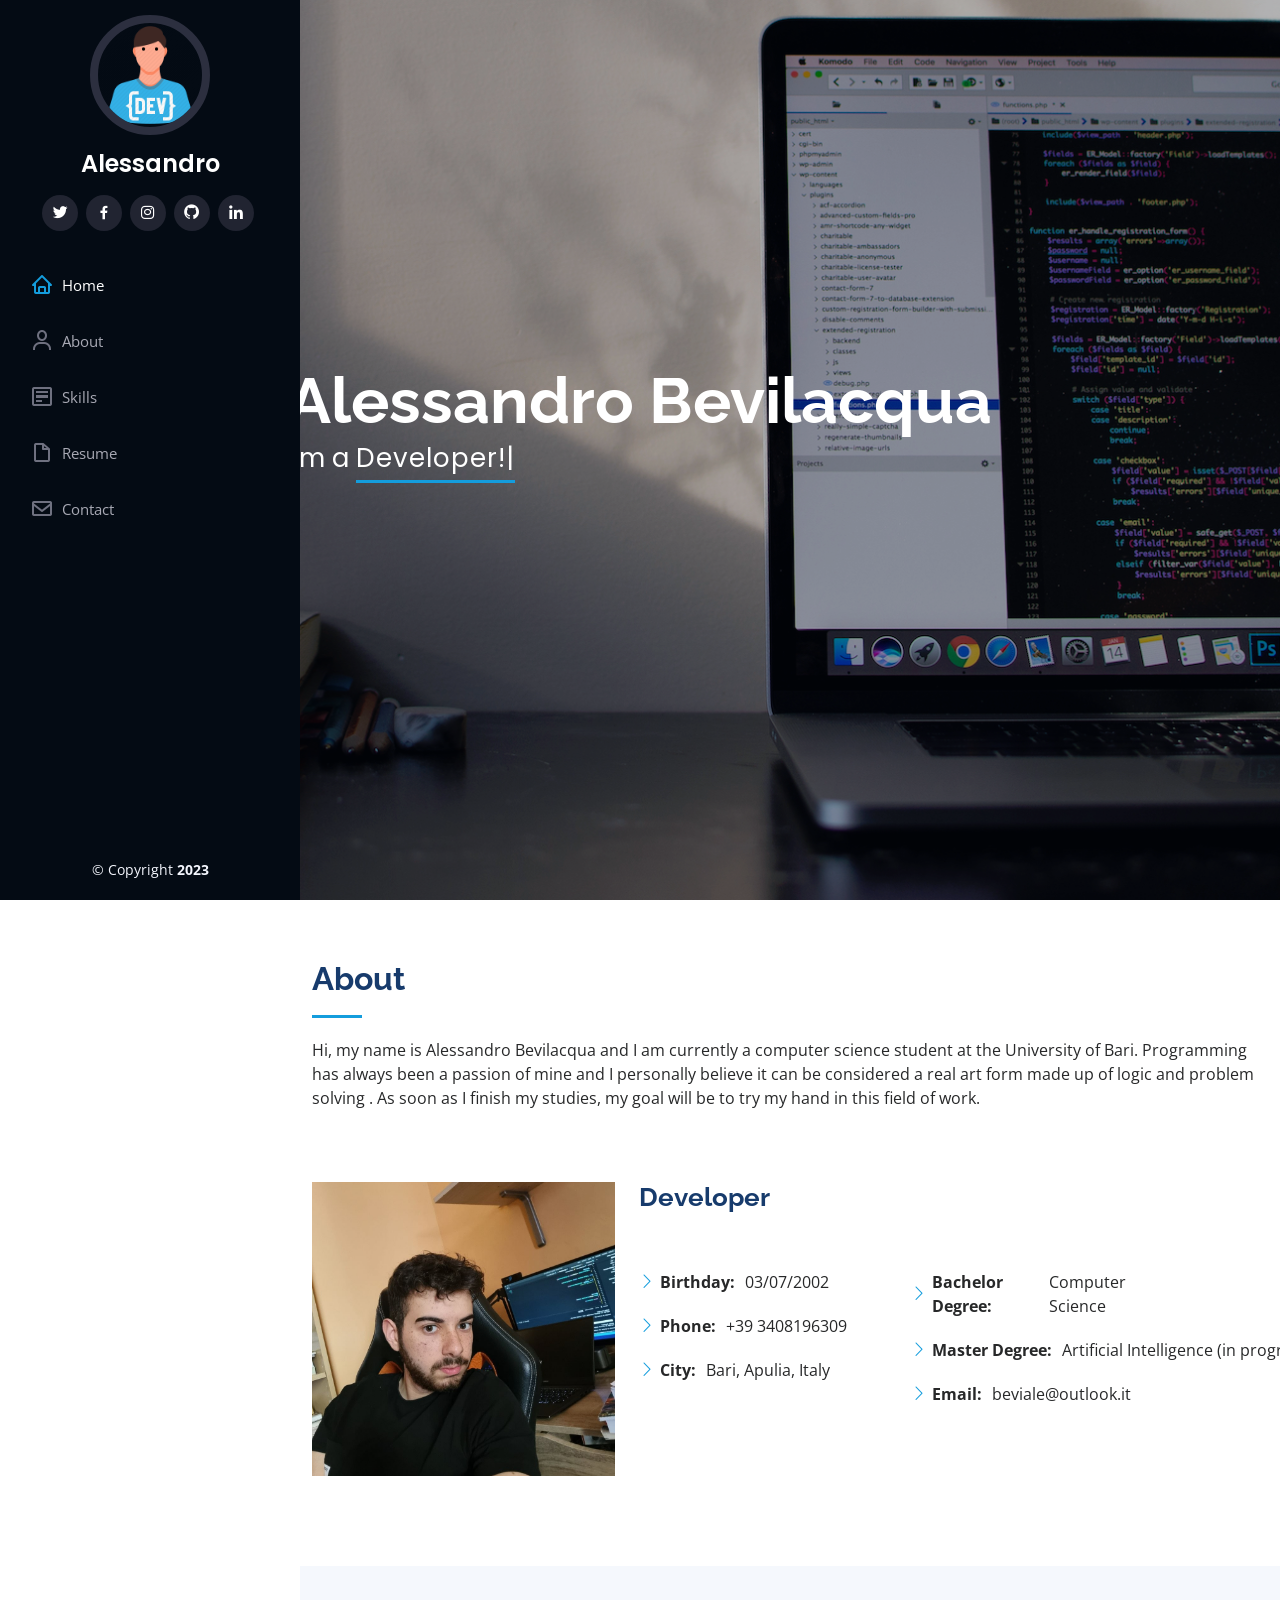
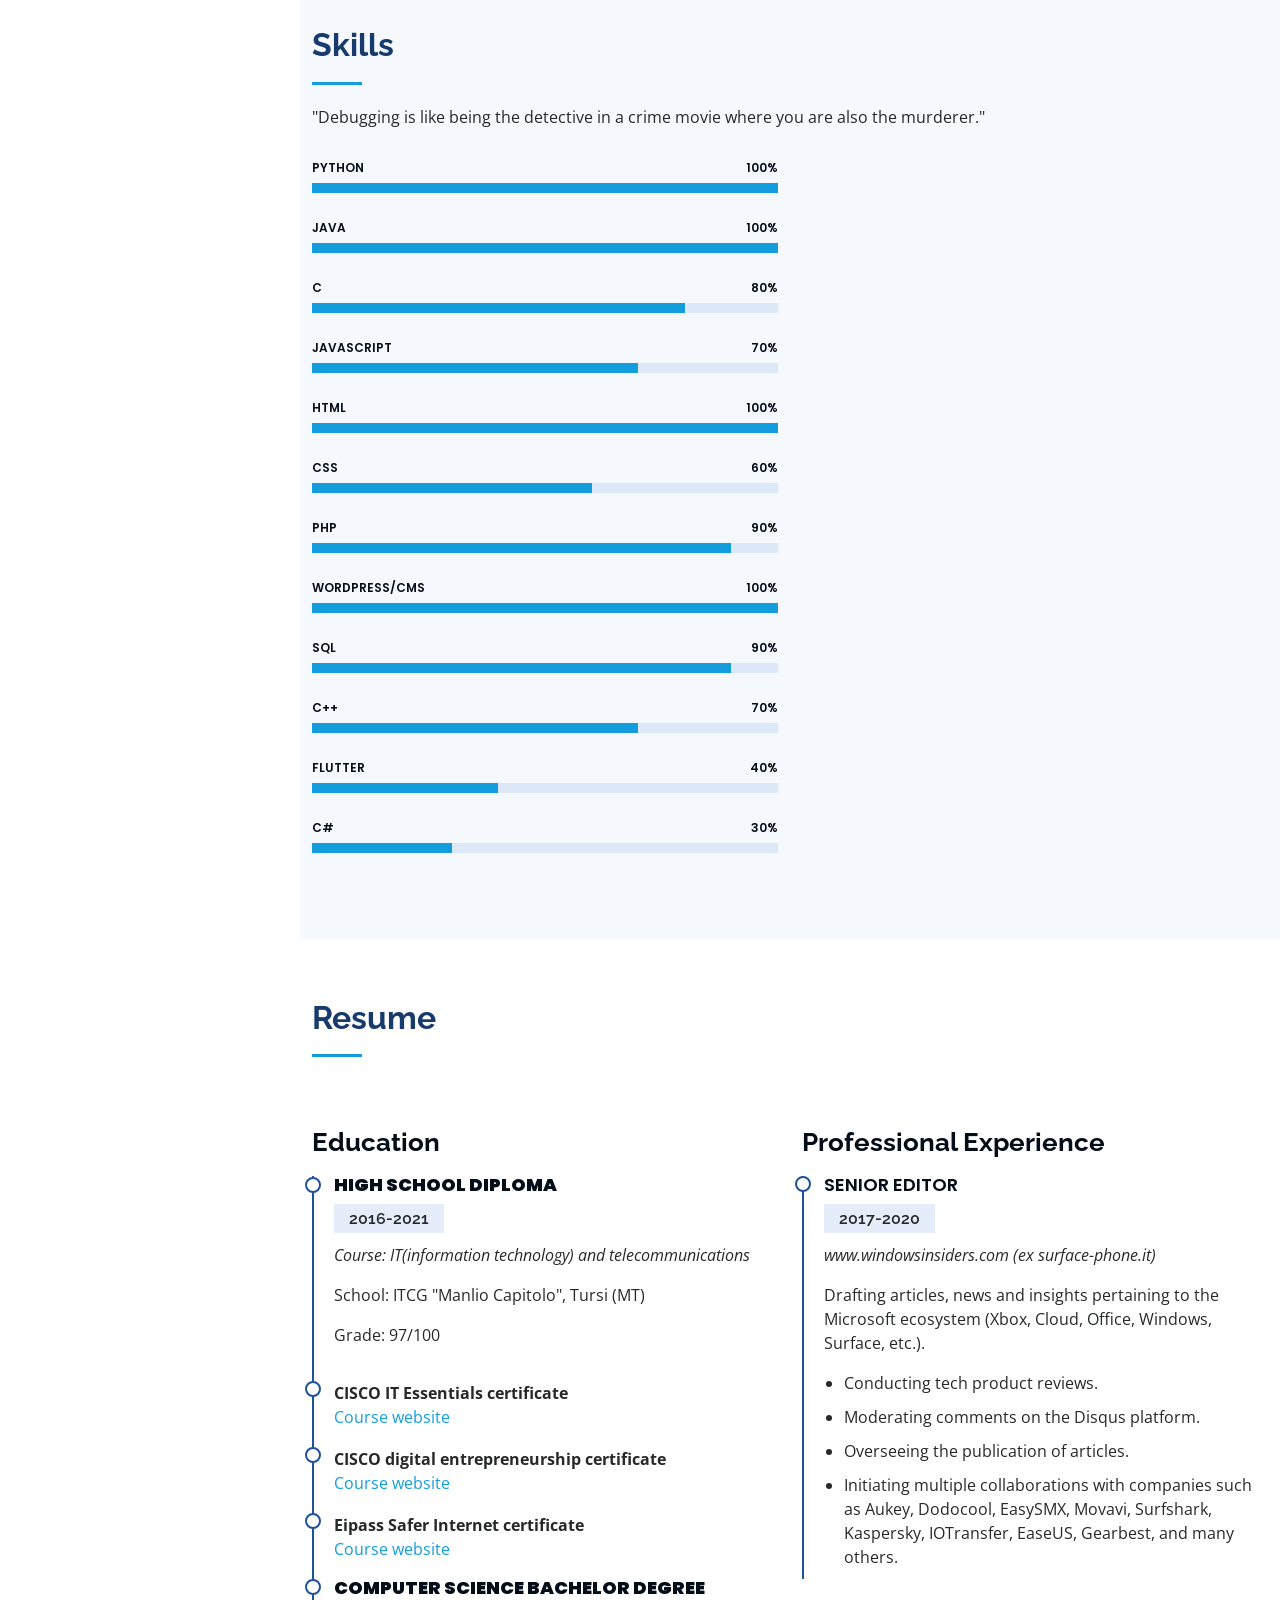
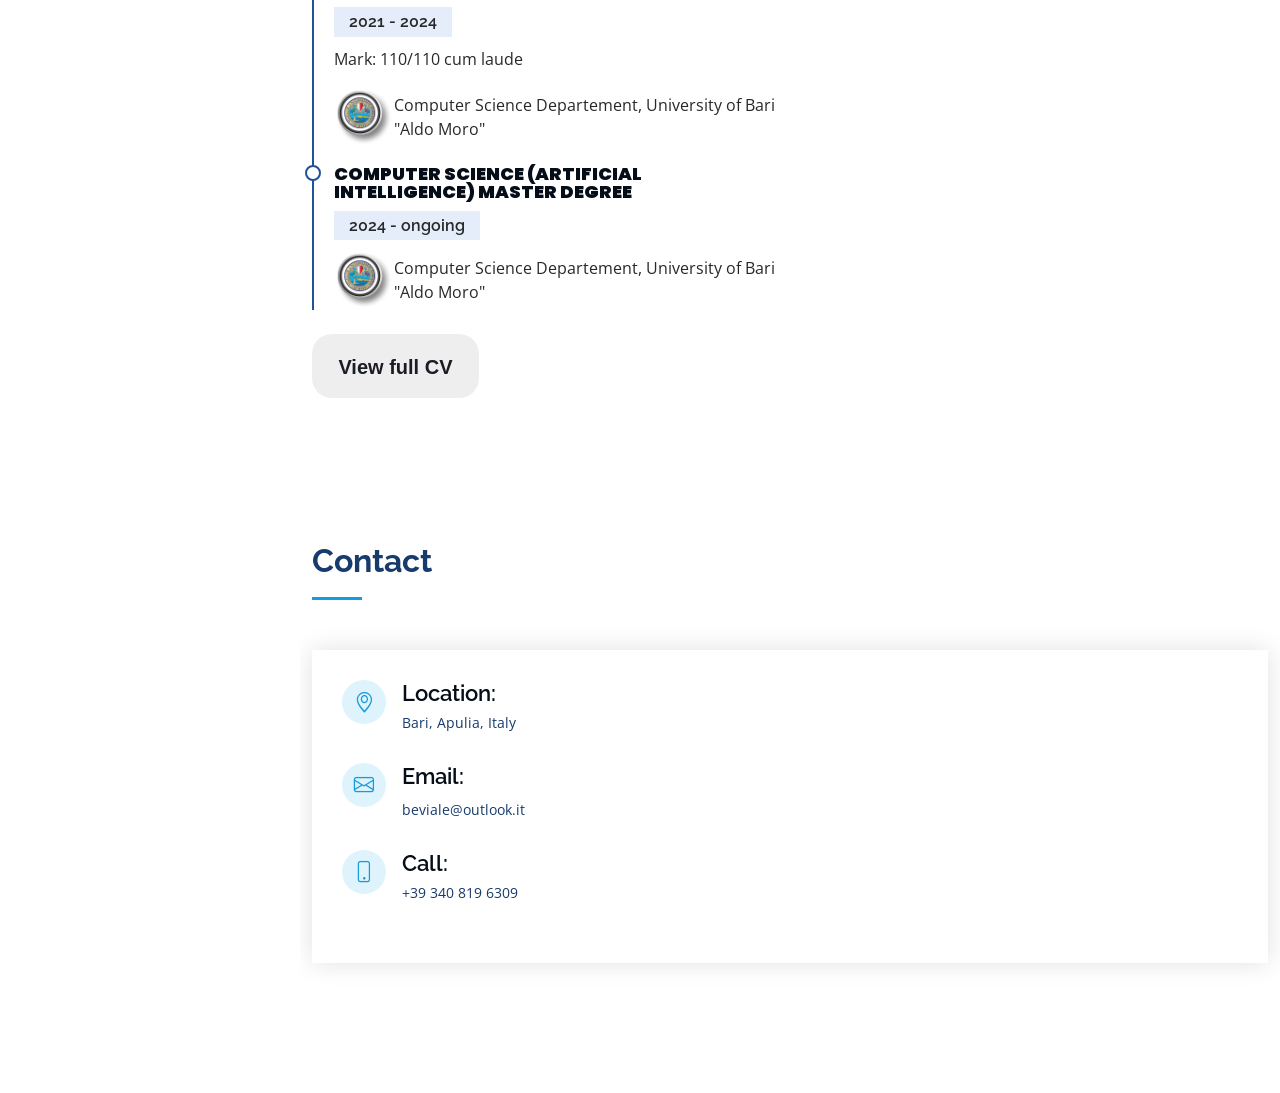
==== commit 88a840de: "Added bachelor degree" ====
--- a/index.html
+++ b/index.html
@@ -112,16 +112,17 @@
             <h3>Developer</h3>
             <br><br>
             <div class="row">
-              <div class="col-lg-6">
+              <div class="col-lg-5">
                 <ul>
                   <li><i class="bi bi-chevron-right"></i> <strong>Birthday:</strong> <span>03/07/2002</span></li>
                   <li><i class="bi bi-chevron-right"></i> <strong>Phone:</strong> <span>+39 3408196309</span></li>
                   <li><i class="bi bi-chevron-right"></i> <strong>City:</strong> <span>Bari, Apulia, Italy</span></li>
                 </ul>
               </div>
-              <div class="col-lg-6">
+              <div class="col-lg-5">
                 <ul>
-                  <li><i class="bi bi-chevron-right"></i> <strong>Degree:</strong> <span>Computer science (in progress)</span></li>
+                  <li><i class="bi bi-chevron-right"></i> <strong>Bachelor Degree:</strong> <span>Computer Science</span></li>
+                  <li class="text-nowrap"><i class="bi bi-chevron-right"></i> <strong>Master Degree:</strong> <span>Artificial Intelligence (in progress)</span></li>
                   <li><i class="bi bi-chevron-right"></i> <strong>Email:</strong> <span>beviale@outlook.it</span></li>
                 </ul>
               </div>
@@ -275,11 +276,20 @@
                 </div>
 
             <div class="resume-item">
-              <h4><b>Computer Science degree</b></h4>
-              <h5>2021 - ongoing</h5>
-              <div class="stay-close">
-                <img src="assets/img/uniba.png"" style="width:60px;height:60px;">
-                <p><em>Computer Science Departement, University of Bari "Aldo Moro"</em></p>
+              <h4><b>Computer Science bachelor degree</b></h4>
+              <h5>2021 - 2024</h5>
+              <div class="stay-close flex-column align-items-start">
+                <p>Mark: 110/110 cum laude</p>
+                <div class="d-flex align-items-center"><img src="assets/img/uniba.png" style="width:60px;height:60px;">
+                <div>Computer Science Departement, University of Bari "Aldo Moro"</div></div>
+              </div>
+            </div>
+            <div class="resume-item">
+              <h4><b>Computer Science (Artificial Intelligence) master degree</b></h4>
+              <h5>2024 - ongoing</h5>
+              <div class="stay-close flex-column align-items-start">
+                <div class="d-flex align-items-center"><img src="assets/img/uniba.png" style="width:60px;height:60px;">
+                <div>Computer Science Departement, University of Bari "Aldo Moro"</div></div>
               </div>
             </div>
           </div>
